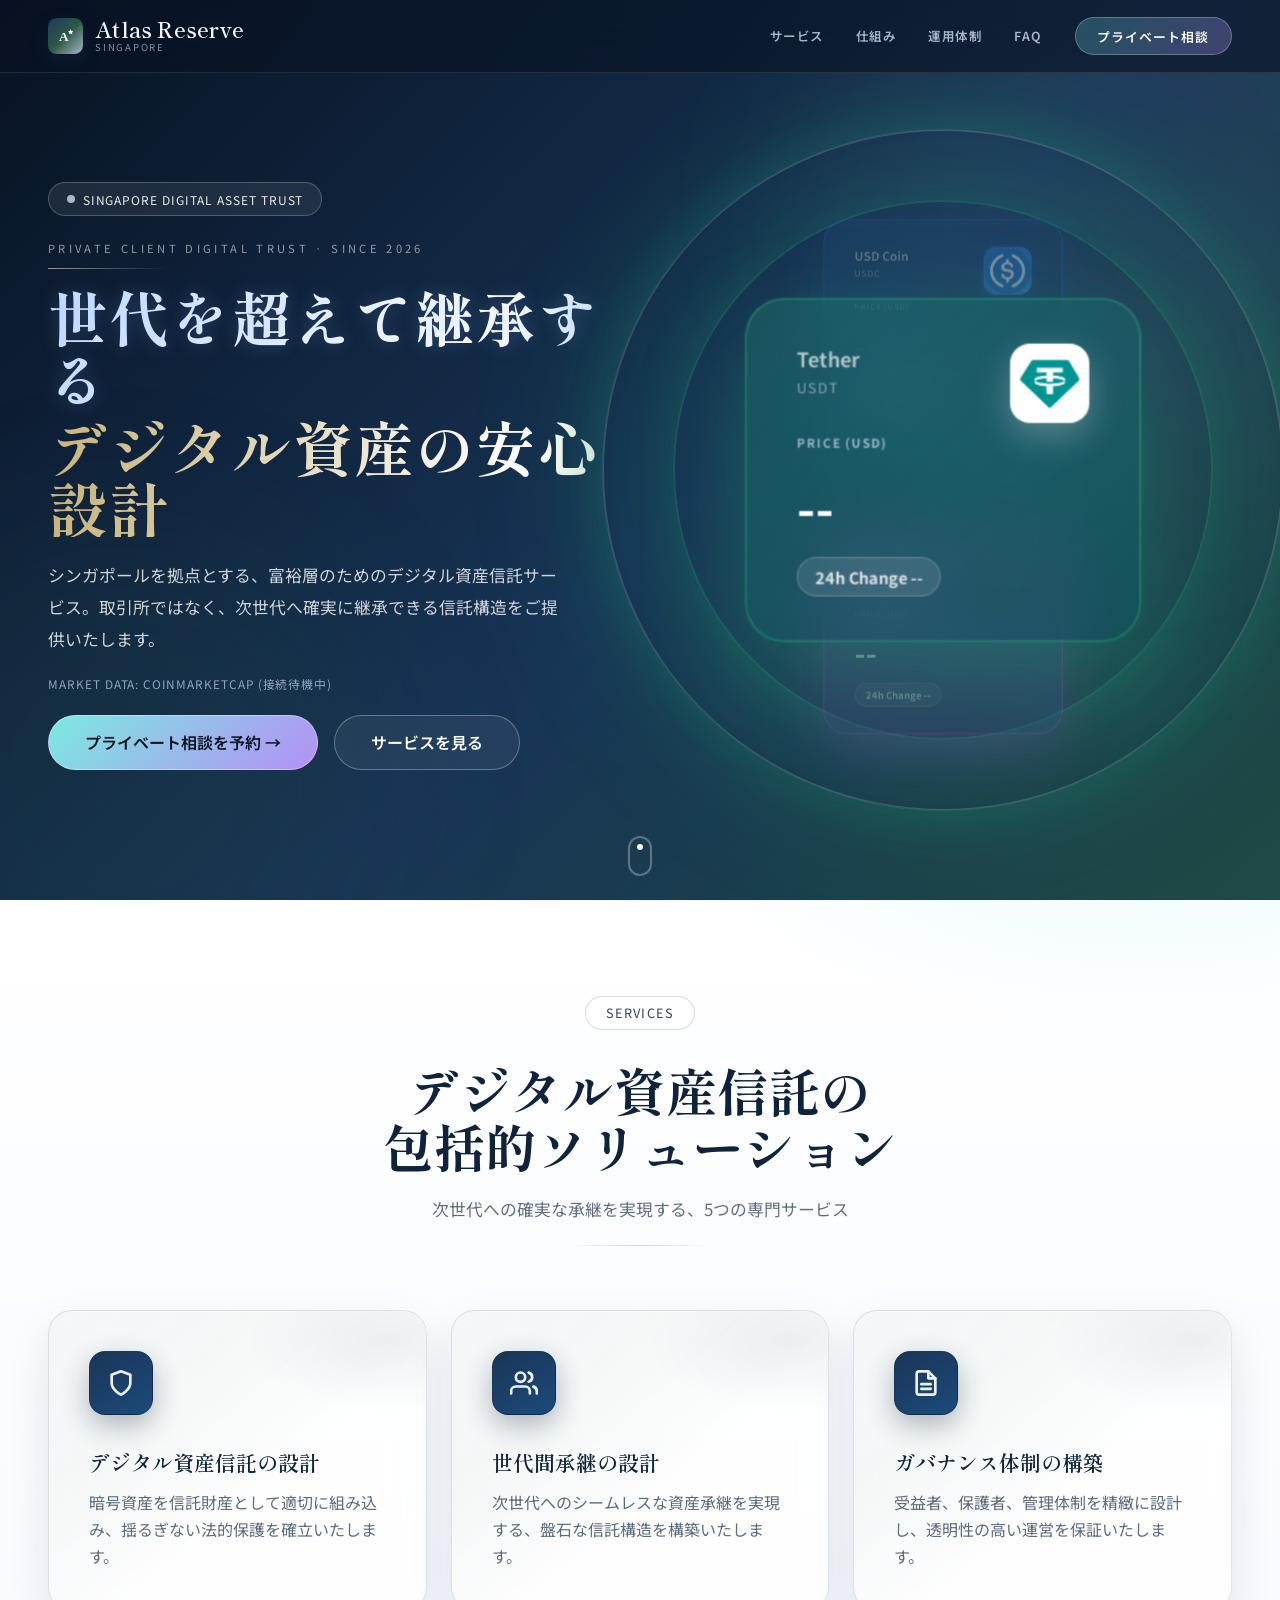
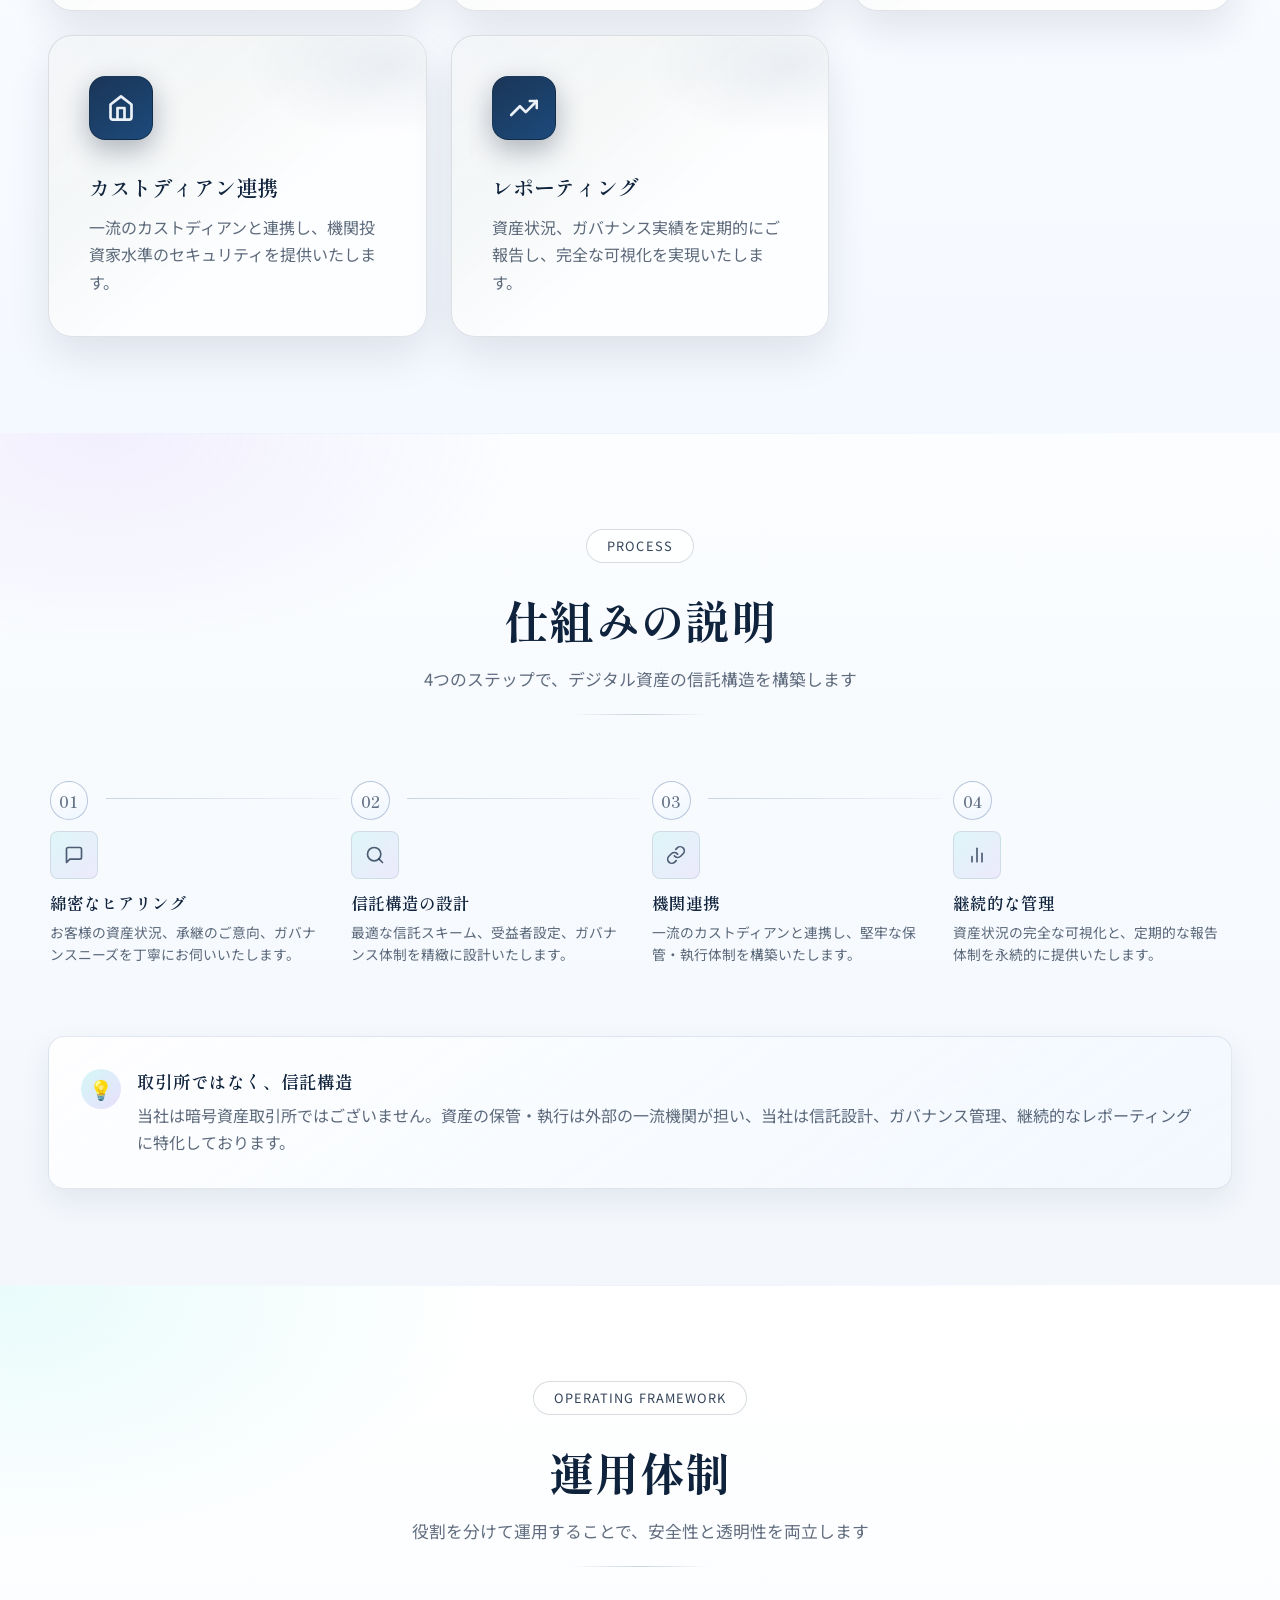
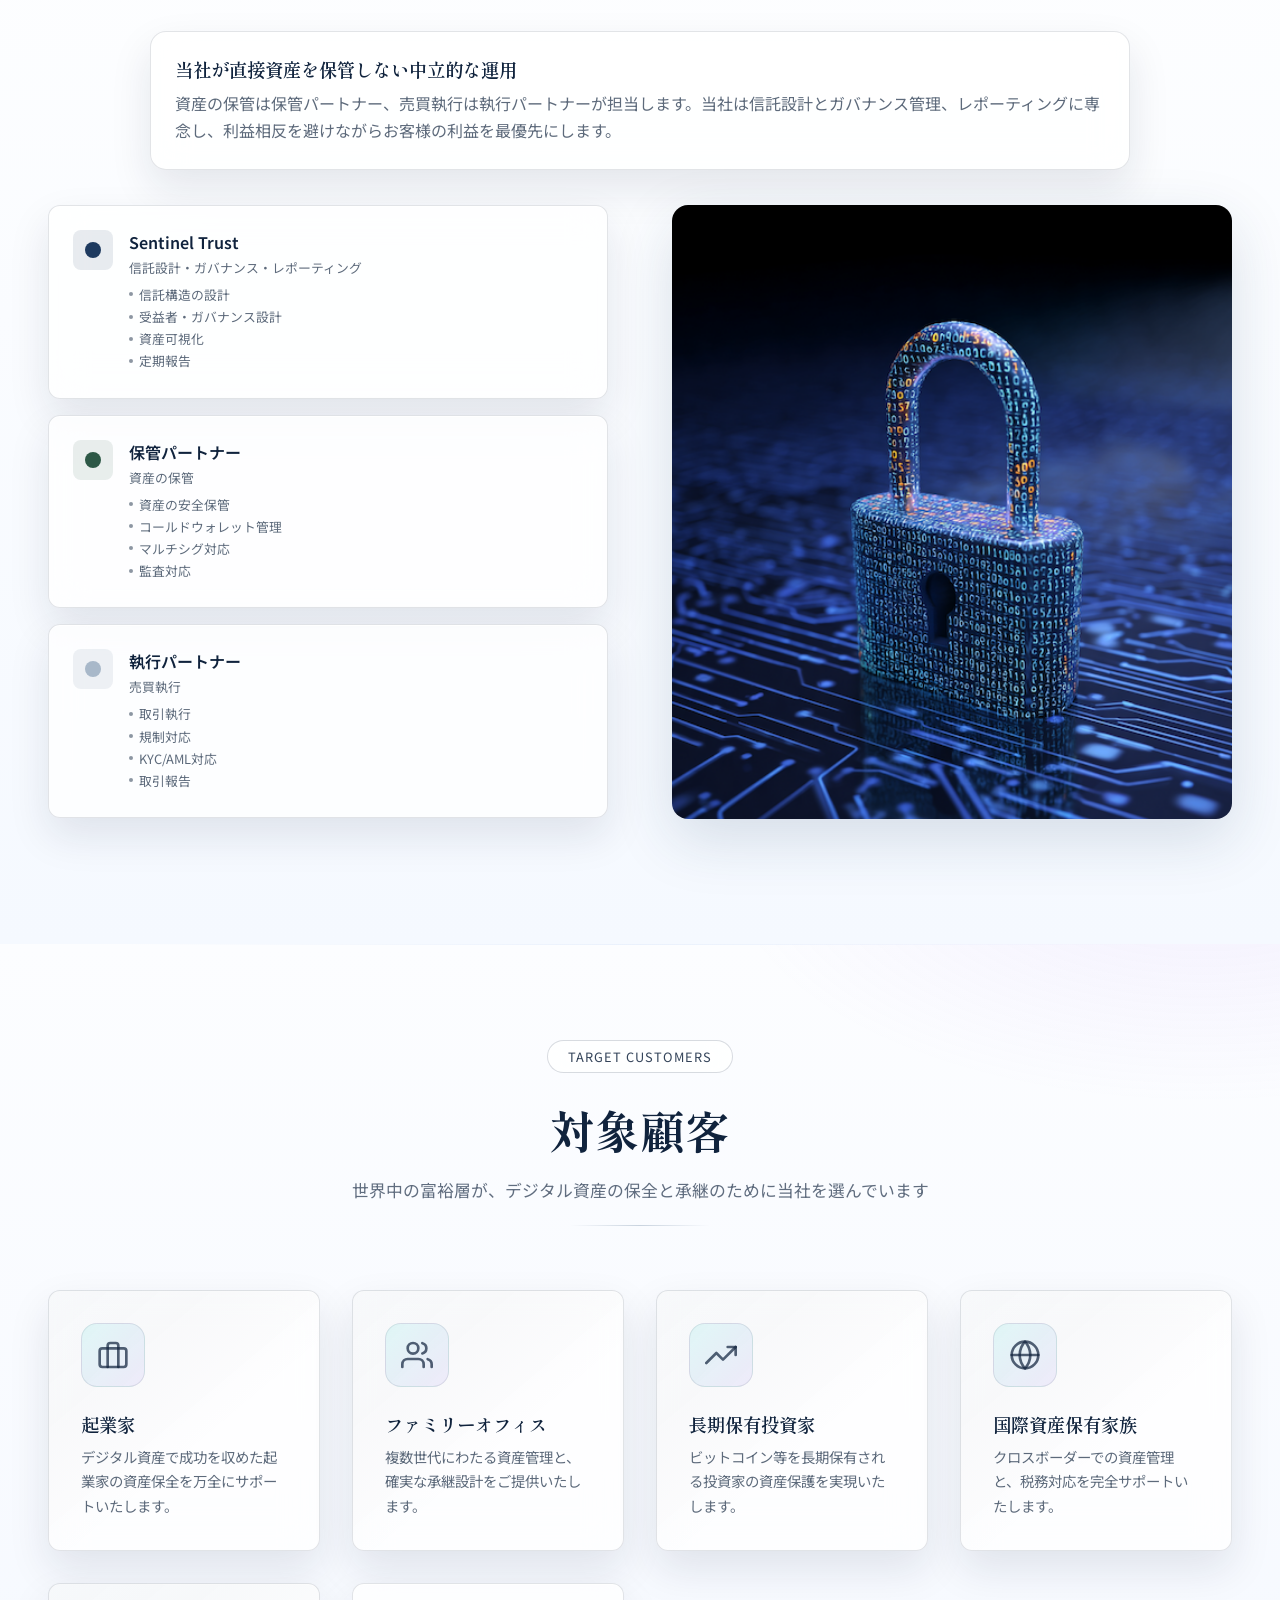
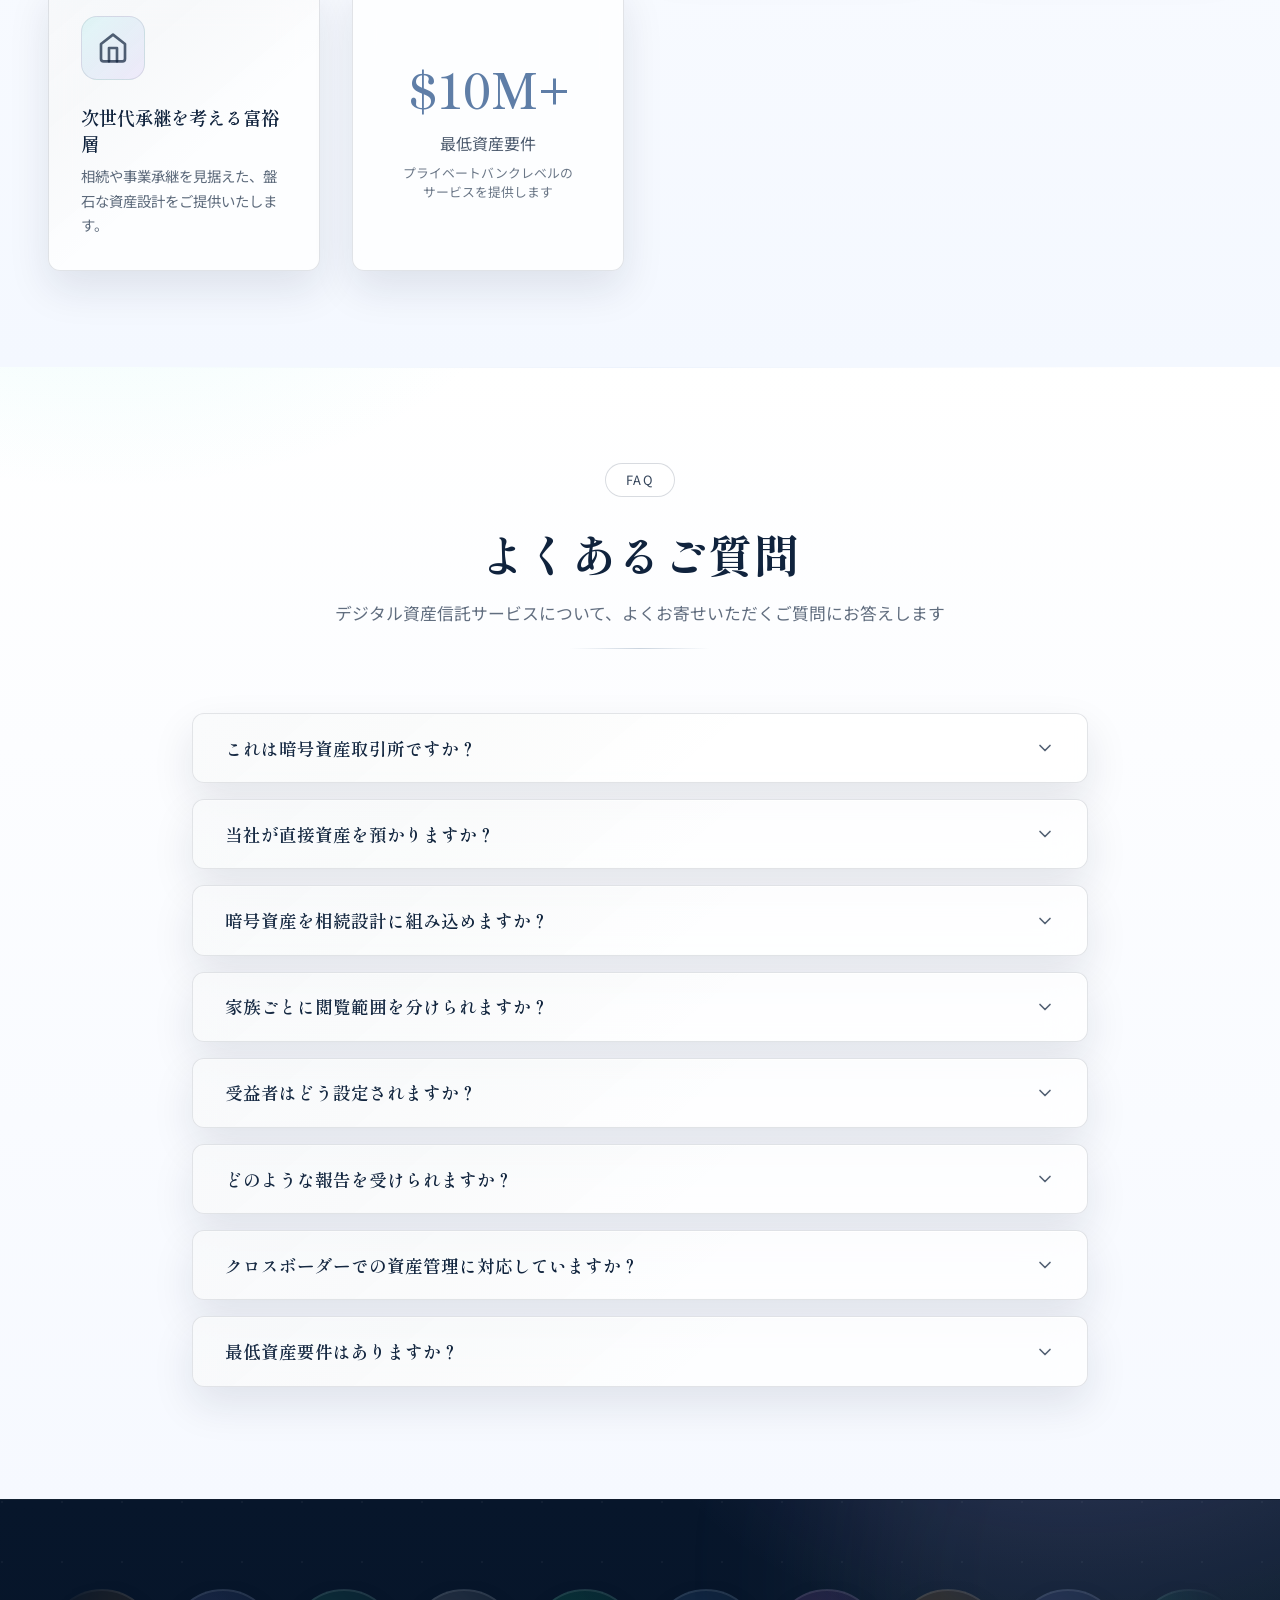
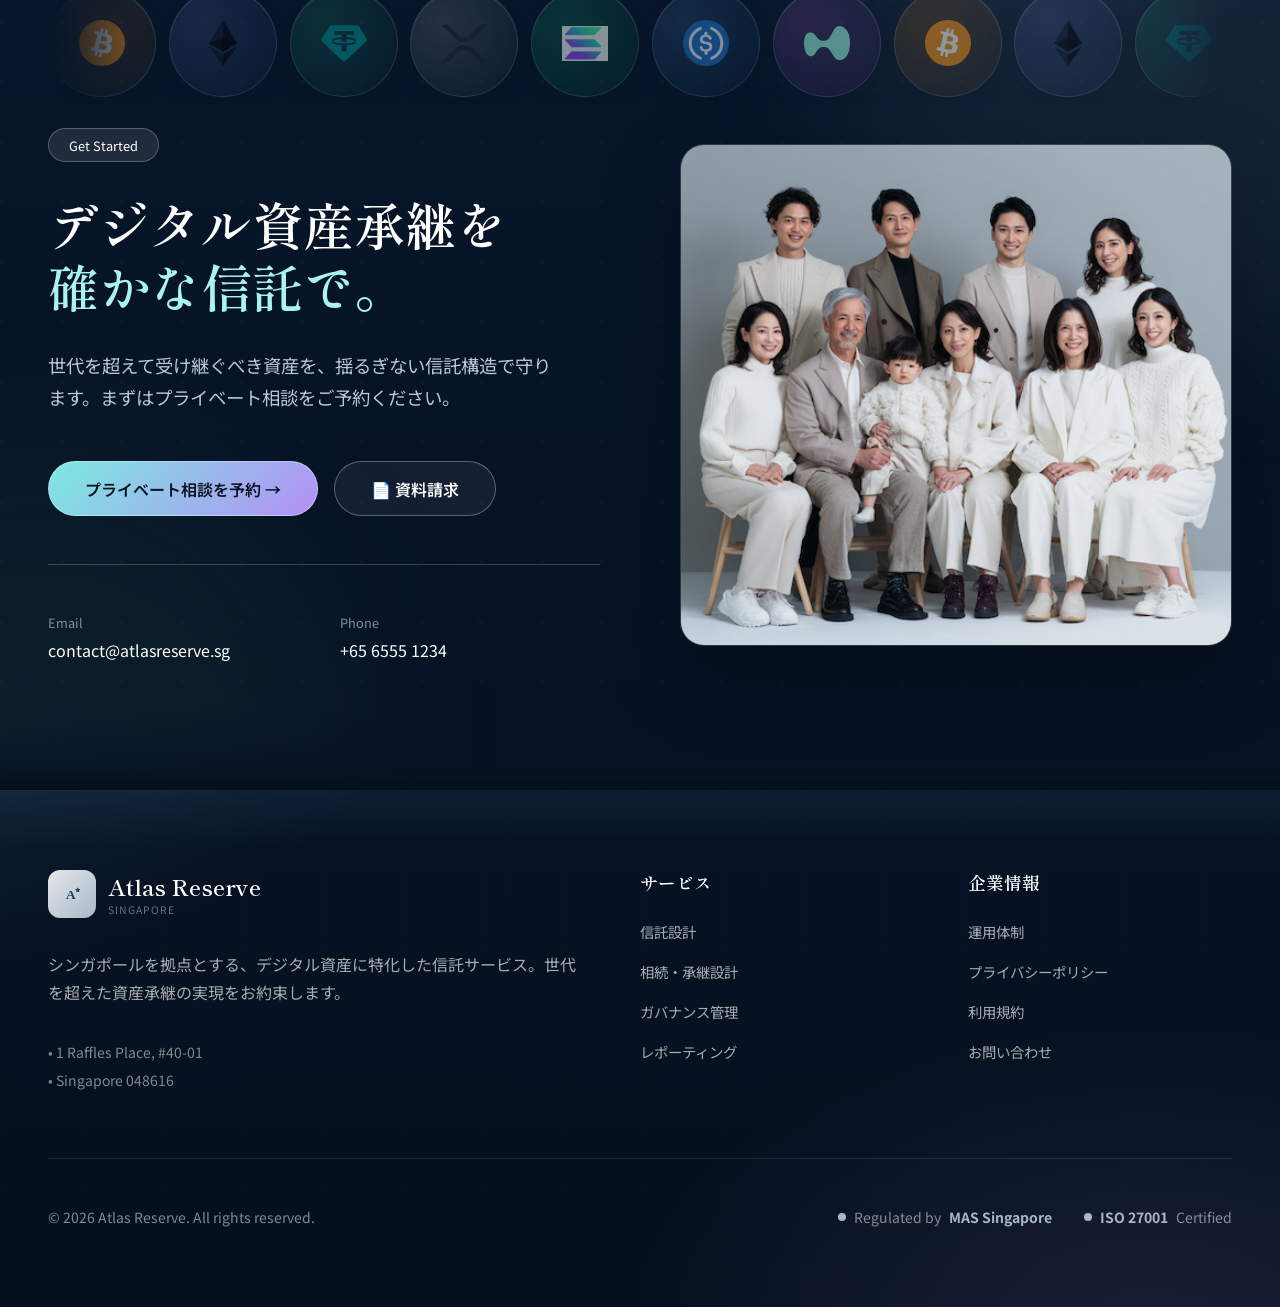
==== index.html @ c96b2088 "Initial commit" ====
<!DOCTYPE html>
<html lang="ja">
<head>
  <meta charset="UTF-8" />
  <meta name="viewport" content="width=device-width, initial-scale=1.0" />
  <title>Atlas Reserve — Singapore Digital Asset Trust</title>
  <link rel="preconnect" href="https://fonts.googleapis.com" />
  <link rel="preconnect" href="https://fonts.gstatic.com" crossorigin />
  <link rel="stylesheet" href="style.css" />
</head>
<body>
<!-- ── HEADER ── -->
<header>
  <div class="header-inner">
    <a href="#hero" class="logo">
      <div class="logo-icon" aria-hidden="true">
        <svg viewBox="0 0 64 64" class="logo-mark">
          <text x="14" y="45" font-size="38" font-weight="700" font-family="Georgia, serif" fill="currentColor">A</text>
          <path d="M47.8 12.2l2.3 4.8 5.3.7-3.8 3.7.9 5.2-4.7-2.5-4.7 2.5.9-5.2-3.8-3.7 5.3-.7z"/>
        </svg>
      </div>
      <div>
        <div class="logo-text">Atlas Reserve</div>
        <div class="logo-sub">SINGAPORE</div>
      </div>
    </a>
    <nav>
      <a href="#services">サービス</a>
      <a href="#process">仕組み</a>
      <a href="#operating">運用体制</a>
      <a href="#faq">FAQ</a>
      <a href="#contact" class="nav-cta">プライベート相談</a>
    </nav>
  </div>
</header>

<!-- ── HERO ── -->
<section id="hero">
  <div class="hero-orb hero-orb1"></div>
  <div class="hero-orb hero-orb2"></div>
  <div class="hero-grid-bg"></div>

  <div class="hero-inner">
    <!-- LEFT: text + mobile carousel + buttons -->
    <div class="hero-left">
      <div class="hero-badge fade-in">
        <span class="hero-badge-dot"></span>
        Singapore Digital Asset Trust
      </div>
      <div class="hero-micro fade-in">PRIVATE CLIENT DIGITAL TRUST · SINCE 2026</div>
      <div class="hero-rule fade-in"></div>
      <h1 class="hero-h1 fade-in">
        <span class="hero-glow-text">世代を超えて継承する</span>
        <span class="hero-shimmer">デジタル資産の安心<span class="hero-keep">設計</span></span>
      </h1>
      <p class="hero-p fade-in">シンガポールを拠点とする、富裕層のためのデジタル資産信託サービス。取引所ではなく、次世代へ確実に継承できる信託構造をご提供いたします。</p>
      <div class="hero-market-meta fade-in" id="hero-market-meta">Market data: CoinMarketCap (loading...)</div>

      <!-- Mobile horizontal scrolling cards -->
      <div class="carousel-wrap fade-in">
        <div class="carousel-track">
          <!-- BTC -->
          <div class="c-card" style="background:linear-gradient(135deg,rgba(247,147,26,0.55),rgba(255,255,255,0.15));border:1px solid rgba(247,147,26,0.7);box-shadow:0 4px 28px rgba(247,147,26,0.5)">
            <div class="c-card-top"><div><div class="c-card-name">Bitcoin</div><div class="c-card-ticker">BTC</div></div>
            <div class="c-card-icon" style="background:rgba(247,147,26,0.2);border:1px solid rgba(247,147,26,0.4)"><img src="photo/Bitcoin.svg" alt="Bitcoin icon" class="icon-btc"></div></div>
            <div class="c-card-bottom"><div class="c-card-value">₿ 42.5</div><div class="c-card-badge" style="color:#86efac">+8.2%</div></div>
          </div>
          <!-- ETH -->
          <div class="c-card" style="background:linear-gradient(135deg,rgba(98,126,234,0.55),rgba(255,255,255,0.15));border:1px solid rgba(138,158,245,0.7);box-shadow:0 4px 28px rgba(98,126,234,0.5)">
            <div class="c-card-top"><div><div class="c-card-name">Ethereum</div><div class="c-card-ticker">ETH</div></div>
            <div class="c-card-icon" style="background:rgba(138,158,245,0.2);border:1px solid rgba(138,158,245,0.4)"><img src="photo/Ethereum.png" alt="Ethereum icon"></div></div>
            <div class="c-card-bottom"><div class="c-card-value">Ξ 850</div><div class="c-card-badge" style="color:#8a9ef5">Staked</div></div>
          </div>
          <!-- SOL -->
          <div class="c-card" style="background:linear-gradient(135deg,rgba(20,241,149,0.45),rgba(255,255,255,0.15));border:1px solid rgba(20,241,149,0.65);box-shadow:0 4px 28px rgba(20,241,149,0.5)">
            <div class="c-card-top"><div><div class="c-card-name">Solana</div><div class="c-card-ticker">SOL</div></div>
            <div class="c-card-icon" style="background:#ffffff;border:1px solid rgba(255,255,255,0.95)"><img src="photo/Solana.png" alt="Solana icon"></div></div>
            <div class="c-card-bottom"><div class="c-card-value">◎ 12K</div><div class="c-card-badge" style="color:#14f195">+15.4%</div></div>
          </div>
          <!-- XRP -->
          <div class="c-card" style="background:linear-gradient(135deg,rgba(255,255,255,0.18),rgba(255,255,255,0.12));border:1px solid rgba(255,255,255,0.5);box-shadow:0 4px 28px rgba(255,255,255,0.2)">
            <div class="c-card-top"><div><div class="c-card-name">Ripple</div><div class="c-card-ticker">XRP</div></div>
            <div class="c-card-icon" style="background:rgba(255,255,255,0.15);border:1px solid rgba(255,255,255,0.35)"><img src="photo/xrp.png" alt="XRP icon"></div></div>
            <div class="c-card-bottom"><div class="c-card-value">580K</div><div class="c-card-badge" style="color:rgba(255,255,255,0.9)">XRP</div></div>
          </div>
          <!-- USDC -->
          <div class="c-card" style="background:linear-gradient(135deg,rgba(39,117,202,0.55),rgba(255,255,255,0.15));border:1px solid rgba(106,175,245,0.7);box-shadow:0 4px 28px rgba(39,117,202,0.5)">
            <div class="c-card-top"><div><div class="c-card-name">USD Coin</div><div class="c-card-ticker">USDC</div></div>
            <div class="c-card-icon" style="background:rgba(106,175,245,0.2);border:1px solid rgba(106,175,245,0.4)"><img src="photo/USDC.png" alt="USDC icon" class="icon-usdc"></div></div>
            <div class="c-card-bottom"><div class="c-card-value">$2.4M</div><div class="c-card-badge" style="color:#6aaff5">Stable</div></div>
          </div>
          <!-- USDT -->
          <div class="c-card" style="background:linear-gradient(135deg,rgba(38,161,123,0.55),rgba(255,255,255,0.15));border:1px solid rgba(38,161,123,0.7);box-shadow:0 4px 28px rgba(38,161,123,0.5)">
            <div class="c-card-top"><div><div class="c-card-name">Tether</div><div class="c-card-ticker">USDT</div></div>
            <div class="c-card-icon" style="background:#ffffff;border:1px solid rgba(255,255,255,0.95)"><img src="photo/usdt.svg" alt="Tether icon" class="icon-usdt"></div></div>
            <div class="c-card-bottom"><div class="c-card-value">$1.8M</div><div class="c-card-badge" style="color:#2fce9c">1:1 USD</div></div>
          </div>
          <!-- HYPE -->
          <div class="c-card" style="background:linear-gradient(135deg,rgba(217,70,239,0.5),rgba(255,255,255,0.15));border:1px solid rgba(232,121,249,0.7);box-shadow:0 4px 28px rgba(217,70,239,0.5)">
            <div class="c-card-top"><div><div class="c-card-name">HYPE</div><div class="c-card-ticker">HYPE</div></div>
            <div class="c-card-icon" style="background:rgba(10,12,20,0.96);border:1px solid rgba(255,255,255,0.14)"><img src="photo/HYPE.png" alt="HYPE icon" class="icon-hype"></div></div>
            <div class="c-card-bottom"><div class="c-card-value">325K</div><div class="c-card-badge" style="color:#e879f9">+42.8%</div></div>
          </div>
          <!-- CUSTODY METHOD -->
          <div class="c-card c-card-custody" style="background:linear-gradient(135deg,rgba(168,184,201,0.4),rgba(255,255,255,0.15));border:1px solid rgba(197,210,223,0.65);box-shadow:0 4px 28px rgba(168,184,201,0.4)">
            <div class="c-card-top"><div><div class="c-card-name">保管方式</div><div class="c-card-ticker">CUSTODY</div></div>
            <div class="c-card-icon" style="background:rgba(197,210,223,0.2);border:1px solid rgba(197,210,223,0.4)"><svg viewBox="0 0 24 24" stroke="#c5d2df" fill="none" stroke-width="2.2" stroke-linecap="round" stroke-linejoin="round"><rect x="4" y="4" width="16" height="16" rx="3"/><path d="M9 12h6"/><path d="M12 9v6"/></svg></div></div>
            <div class="c-card-bottom"><div class="c-card-value">マルチシグ</div><div class="c-card-badge" style="color:#c5d2df">コールドウォレット保管</div></div>
          </div>
          <!-- duplicate for seamless loop (first 4) -->
          <div class="c-card" style="background:linear-gradient(135deg,rgba(247,147,26,0.55),rgba(255,255,255,0.15));border:1px solid rgba(247,147,26,0.7);box-shadow:0 4px 28px rgba(247,147,26,0.5)"><div class="c-card-top"><div><div class="c-card-name">Bitcoin</div><div class="c-card-ticker">BTC</div></div><div class="c-card-icon" style="background:rgba(247,147,26,0.2)"><img src="photo/Bitcoin.svg" alt="Bitcoin icon" class="icon-btc"></div></div><div class="c-card-bottom"><div class="c-card-value">₿ 42.5</div><div class="c-card-badge" style="color:#86efac">+8.2%</div></div></div>
          <div class="c-card" style="background:linear-gradient(135deg,rgba(98,126,234,0.55),rgba(255,255,255,0.15));border:1px solid rgba(138,158,245,0.7);box-shadow:0 4px 28px rgba(98,126,234,0.5)"><div class="c-card-top"><div><div class="c-card-name">Ethereum</div><div class="c-card-ticker">ETH</div></div><div class="c-card-icon" style="background:rgba(138,158,245,0.2)"><img src="photo/Ethereum.png" alt="Ethereum icon"></div></div><div class="c-card-bottom"><div class="c-card-value">Ξ 850</div><div class="c-card-badge" style="color:#8a9ef5">Staked</div></div></div>
          <div class="c-card" style="background:linear-gradient(135deg,rgba(20,241,149,0.45),rgba(255,255,255,0.15));border:1px solid rgba(20,241,149,0.65);box-shadow:0 4px 28px rgba(20,241,149,0.5)"><div class="c-card-top"><div><div class="c-card-name">Solana</div><div class="c-card-ticker">SOL</div></div><div class="c-card-icon" style="background:#ffffff"><img src="photo/Solana.png" alt="Solana icon"></div></div><div class="c-card-bottom"><div class="c-card-value">◎ 12K</div><div class="c-card-badge" style="color:#14f195">+15.4%</div></div></div>
          <div class="c-card" style="background:linear-gradient(135deg,rgba(217,70,239,0.5),rgba(255,255,255,0.15));border:1px solid rgba(232,121,249,0.7);box-shadow:0 4px 28px rgba(217,70,239,0.5)"><div class="c-card-top"><div><div class="c-card-name">HYPE</div><div class="c-card-ticker">HYPE</div></div><div class="c-card-icon" style="background:rgba(10,12,20,0.96)"><img src="photo/HYPE.png" alt="HYPE icon" class="icon-hype"></div></div><div class="c-card-bottom"><div class="c-card-value">325K</div><div class="c-card-badge" style="color:#e879f9">+42.8%</div></div></div>
        </div>
        <div class="carousel-fade carousel-fade-l"></div>
        <div class="carousel-fade carousel-fade-r"></div>
      </div>

      <div class="hero-btns fade-in">
        <a href="#contact" class="btn-primary">プライベート相談を予約 →</a>
        <a href="#services" class="btn-outline">サービスを見る</a>
      </div>
    </div>

    <!-- RIGHT: desktop card deck -->
    <div class="hero-right">
      <!-- Dynamic background glow -->
      <div class="card-glow" style="background:rgba(247,147,26,0.35)"></div>

      <!-- BTC card -->
      <div class="deck-card" data-card="0" style="background:linear-gradient(135deg,rgba(255,255,255,0.15),rgba(255,255,255,0.05));border-color:rgba(255,255,255,0.3);box-shadow:0 30px 80px rgba(247,147,26,0.4)">
        <div class="card-header">
          <div><div class="card-name">Bitcoin</div><div class="card-ticker">BTC</div></div>
          <div class="card-icon-box anim-spin" style="background:linear-gradient(135deg,#f7931a,#ff9f3a);box-shadow:0 10px 30px rgba(247,147,26,0.4)">
            <img src="photo/Bitcoin.svg" alt="Bitcoin icon" class="icon-btc">
          </div>
        </div>
        <div class="card-amount">₿ 42.5</div>
        <div style="display:flex;align-items:center;gap:0.75rem">
          <span class="card-badge card-badge-green">↗ +8.2%</span>
          <span style="color:rgba(255,255,255,0.6);font-size:0.875rem">this month</span>
        </div>
      </div>

      <!-- ETH card -->
      <div class="deck-card" data-card="1" style="background:linear-gradient(135deg,rgba(45,88,70,0.3),rgba(30,58,95,0.3));border-color:rgba(98,126,234,0.4);box-shadow:0 30px 80px rgba(98,126,234,0.4)">
        <div class="card-header">
          <div><div class="card-name">Ethereum</div><div class="card-ticker">ETH</div></div>
          <div class="card-icon-box anim-spin" style="background:linear-gradient(135deg,#627eea,#8a9ef5);box-shadow:0 10px 30px rgba(98,126,234,0.4)">
            <img src="photo/Ethereum.png" alt="Ethereum icon">
          </div>
        </div>
        <div class="card-amount">Ξ 850.3</div>
        <div style="display:inline-flex;align-items:center;gap:0.5rem;padding:0.35rem 0.85rem;background:rgba(98,126,234,0.2);border:1px solid rgba(98,126,234,0.3);border-radius:999px">
          <div style="width:8px;height:8px;border-radius:50%;background:#627eea" class="anim-pulse-dot"></div>
          <span style="color:rgba(255,255,255,0.85);font-size:0.8rem;font-weight:600">Staked &amp; Secured</span>
        </div>
      </div>

      <!-- SOL card -->
      <div class="deck-card" data-card="2" style="background:linear-gradient(135deg,rgba(20,241,149,0.2),rgba(153,69,255,0.2));border-color:rgba(20,241,149,0.4);box-shadow:0 30px 80px rgba(20,241,149,0.4)">
        <div class="card-header">
          <div><div class="card-name">Solana</div><div class="card-ticker">SOL</div></div>
          <div class="card-icon-box anim-spin" style="background:#ffffff;box-shadow:0 10px 30px rgba(255,255,255,0.28)">
            <img src="photo/Solana.png" alt="Solana icon">
          </div>
        </div>
        <div class="card-amount">◎ 12,450</div>
        <div style="display:flex;align-items:center;gap:0.75rem">
          <span class="card-badge card-badge-cyan">↗ +15.4%</span>
          <span style="color:rgba(255,255,255,0.6);font-size:0.875rem">this month</span>
        </div>
      </div>

      <!-- XRP card -->
      <div class="deck-card" data-card="3" style="background:linear-gradient(135deg,rgba(35,41,47,0.8),rgba(30,58,95,0.3));border-color:rgba(255,255,255,0.3);box-shadow:0 30px 80px rgba(255,255,255,0.3)">
        <div class="card-header">
          <div><div class="card-name">Ripple</div><div class="card-ticker">XRP</div></div>
          <div class="card-icon-box anim-spin" style="background:linear-gradient(135deg,white,#a8b8c9);box-shadow:0 10px 30px rgba(255,255,255,0.3)">
            <img src="photo/xrp.png" alt="XRP icon">
          </div>
        </div>
        <div class="card-amount">580,000</div>
        <div style="color:rgba(255,255,255,0.7);font-size:0.875rem">Cross-border Ready</div>
      </div>

      <!-- USDC card -->
      <div class="deck-card" data-card="4" style="background:linear-gradient(135deg,rgba(39,117,202,0.3),rgba(30,58,95,0.3));border-color:rgba(39,117,202,0.4);box-shadow:0 30px 80px rgba(39,117,202,0.4)">
        <div class="card-header">
          <div><div class="card-name">USD Coin</div><div class="card-ticker">USDC</div></div>
          <div class="card-icon-box anim-spin" style="background:linear-gradient(135deg,#2775ca,#4a90e2);box-shadow:0 10px 30px rgba(39,117,202,0.4)">
            <img src="photo/USDC.png" alt="USDC icon" class="icon-usdc">
          </div>
        </div>
        <div class="card-amount">$2.4M</div>
        <div style="color:rgba(255,255,255,0.7);font-size:0.875rem">Stable Reserve</div>
      </div>

      <!-- USDT card -->
      <div class="deck-card" data-card="5" style="background:linear-gradient(135deg,rgba(38,161,123,0.3),rgba(0,147,147,0.2));border-color:rgba(38,161,123,0.4);box-shadow:0 30px 80px rgba(38,161,123,0.4)">
        <div class="card-header">
          <div><div class="card-name">Tether</div><div class="card-ticker">USDT</div></div>
          <div class="card-icon-box anim-spin" style="background:#ffffff;box-shadow:0 10px 30px rgba(255,255,255,0.28)">
            <img src="photo/usdt.svg" alt="Tether icon" class="icon-usdt">
          </div>
        </div>
        <div class="card-amount">$1.8M</div>
        <div style="display:inline-flex;align-items:center;gap:0.5rem;padding:0.35rem 0.85rem;background:rgba(38,161,123,0.2);border:1px solid rgba(38,161,123,0.3);border-radius:999px">
          <div style="width:8px;height:8px;border-radius:50%;background:#26a17b" class="anim-pulse-dot"></div>
          <span style="color:rgba(255,255,255,0.85);font-size:0.8rem;font-weight:600">1:1 USD Backed</span>
        </div>
      </div>

      <!-- HYPE card -->
      <div class="deck-card" data-card="6" style="background:linear-gradient(135deg,rgba(217,70,239,0.3),rgba(139,92,246,0.3));border-color:rgba(217,70,239,0.4);box-shadow:0 30px 80px rgba(217,70,239,0.4)">
        <div class="card-header">
          <div><div class="card-name">HYPE</div><div class="card-ticker">HYPE</div></div>
          <div class="card-icon-box anim-spin" style="background:linear-gradient(135deg,#090b14,#171a2b);box-shadow:0 10px 30px rgba(8,10,18,0.55)">
            <img src="photo/HYPE.png" alt="HYPE icon" class="icon-hype">
          </div>
        </div>
        <div class="card-amount">325,000</div>
        <div style="display:flex;align-items:center;gap:0.75rem">
          <span class="card-badge card-badge-purple">↗ +42.8%</span>
          <span style="color:rgba(255,255,255,0.6);font-size:0.875rem">this month</span>
        </div>
      </div>

      <!-- CUSTODY card -->
      <div class="deck-card deck-card-custody" data-card="7" style="background:linear-gradient(135deg,rgba(168,184,201,0.3),rgba(30,58,95,0.3));border-color:rgba(168,184,201,0.5);box-shadow:0 30px 80px rgba(168,184,201,0.5)">
        <div class="custody-header">
          <div class="card-icon-box card-icon-box-custody" style="background:linear-gradient(135deg,white,#a8b8c9)">
            <svg viewBox="0 0 24 24" fill="none" stroke="#1e3a5f" stroke-width="2.2" stroke-linecap="round" stroke-linejoin="round"><rect x="4" y="4" width="16" height="16" rx="3"/><path d="M12 9v6"/><path d="M9 12h6"/></svg>
          </div>
          <div>
            <div class="custody-title">保管設計</div>
            <div class="custody-subtitle">マルチシグ・コールドウォレット保管</div>
          </div>
        </div>
        <div class="lock-bar">
          <svg viewBox="0 0 24 24" fill="none" stroke="#a8b8c9" stroke-width="2.5" stroke-linecap="round" stroke-linejoin="round"><rect x="3" y="11" width="18" height="11" rx="2" ry="2"/><path d="M7 11V7a5 5 0 0 1 10 0v4"/></svg>
          <span>長期保全を目的とした保管体制</span>
        </div>
      </div>
    </div>
  </div><!-- /.hero-inner -->

  <div class="scroll-ind"><div class="scroll-dot"></div></div>
</section>

<!-- ── SERVICES ── -->
<section id="services" class="section-pad">
  <div class="max-w">
    <div class="section-header fade-in">
      <div class="tag">Services</div>
      <h2 class="section-h2">デジタル資産信託の<br />包括的ソリューション</h2>
      <p class="section-p">次世代への確実な承継を実現する、5つの専門サービス</p>
    </div>
    <div class="services-grid">
      <div class="service-card fade-in">
        <div class="service-icon"><svg viewBox="0 0 24 24"><path d="M12 22s8-4 8-10V5l-8-3-8 3v7c0 6 8 10 8 10z"/></svg></div>
        <h3>デジタル資産信託の設計</h3>
        <p>暗号資産を信託財産として適切に組み込み、揺るぎない法的保護を確立いたします。</p>
      </div>
      <div class="service-card fade-in">
        <div class="service-icon"><svg viewBox="0 0 24 24"><path d="M17 21v-2a4 4 0 0 0-4-4H5a4 4 0 0 0-4 4v2"/><circle cx="9" cy="7" r="4"/><path d="M23 21v-2a4 4 0 0 0-3-3.87"/><path d="M16 3.13a4 4 0 0 1 0 7.75"/></svg></div>
        <h3>世代間承継の設計</h3>
        <p>次世代へのシームレスな資産承継を実現する、盤石な信託構造を構築いたします。</p>
      </div>
      <div class="service-card fade-in">
        <div class="service-icon"><svg viewBox="0 0 24 24"><path d="M14 2H6a2 2 0 0 0-2 2v16a2 2 0 0 0 2 2h12a2 2 0 0 0 2-2V8z"/><polyline points="14 2 14 8 20 8"/><line x1="16" y1="13" x2="8" y2="13"/><line x1="16" y1="17" x2="8" y2="17"/></svg></div>
        <h3>ガバナンス体制の構築</h3>
        <p>受益者、保護者、管理体制を精緻に設計し、透明性の高い運営を保証いたします。</p>
      </div>
      <div class="service-card fade-in">
        <div class="service-icon"><svg viewBox="0 0 24 24"><path d="M3 9l9-7 9 7v11a2 2 0 0 1-2 2H5a2 2 0 0 1-2-2z"/><polyline points="9 22 9 12 15 12 15 22"/></svg></div>
        <h3>カストディアン連携</h3>
        <p>一流のカストディアンと連携し、機関投資家水準のセキュリティを提供いたします。</p>
      </div>
      <div class="service-card fade-in">
        <div class="service-icon"><svg viewBox="0 0 24 24"><polyline points="23 6 13.5 15.5 8.5 10.5 1 18"/><polyline points="17 6 23 6 23 12"/></svg></div>
        <h3>レポーティング</h3>
        <p>資産状況、ガバナンス実績を定期的にご報告し、完全な可視化を実現いたします。</p>
      </div>
    </div>
  </div>
</section>

<!-- ── PROCESS ── -->
<section id="process" class="section-pad">
  <div class="max-w">
    <div class="section-header fade-in">
      <div class="tag">Process</div>
      <h2 class="section-h2" style="font-size:clamp(1.8rem,3.5vw,3rem)">仕組みの説明</h2>
      <p class="section-p">4つのステップで、デジタル資産の信託構造を構築します</p>
    </div>
    <div class="process-grid">
      <div class="process-card fade-in"><div class="process-num">01</div><div class="process-icon-box"><svg viewBox="0 0 24 24"><path d="M21 15a2 2 0 0 1-2 2H7l-4 4V5a2 2 0 0 1 2-2h14a2 2 0 0 1 2 2z"/></svg></div><h3>綿密なヒアリング</h3><p>お客様の資産状況、承継のご意向、ガバナンスニーズを丁寧にお伺いいたします。</p></div>
      <div class="process-card fade-in"><div class="process-num">02</div><div class="process-icon-box"><svg viewBox="0 0 24 24"><circle cx="11" cy="11" r="8"/><line x1="21" y1="21" x2="16.65" y2="16.65"/></svg></div><h3>信託構造の設計</h3><p>最適な信託スキーム、受益者設定、ガバナンス体制を精緻に設計いたします。</p></div>
      <div class="process-card fade-in"><div class="process-num">03</div><div class="process-icon-box"><svg viewBox="0 0 24 24"><path d="M10 13a5 5 0 0 0 7.54.54l3-3a5 5 0 0 0-7.07-7.07l-1.72 1.71"/><path d="M14 11a5 5 0 0 0-7.54-.54l-3 3a5 5 0 0 0 7.07 7.07l1.71-1.71"/></svg></div><h3>機関連携</h3><p>一流のカストディアンと連携し、堅牢な保管・執行体制を構築いたします。</p></div>
      <div class="process-card fade-in"><div class="process-num">04</div><div class="process-icon-box"><svg viewBox="0 0 24 24"><line x1="18" y1="20" x2="18" y2="10"/><line x1="12" y1="20" x2="12" y2="4"/><line x1="6" y1="20" x2="6" y2="14"/></svg></div><h3>継続的な管理</h3><p>資産状況の完全な可視化と、定期的な報告体制を永続的に提供いたします。</p></div>
    </div>
    <div class="process-note fade-in">
      <div class="process-note-icon">💡</div>
      <div><h4>取引所ではなく、信託構造</h4><p>当社は暗号資産取引所ではございません。資産の保管・執行は外部の一流機関が担い、当社は信託設計、ガバナンス管理、継続的なレポーティングに特化しております。</p></div>
    </div>
  </div>
</section>

<!-- ── OPERATING FRAMEWORK ── -->
<section id="operating" class="section-pad">
  <div class="max-w">
    <div class="section-header fade-in">
      <div class="tag">Operating Framework</div>
      <h2 class="section-h2" style="font-size:clamp(1.8rem,3.5vw,3rem)">運用体制</h2>
      <p class="section-p">役割を分けて運用することで、安全性と透明性を両立します</p>
    </div>
    <div class="op-intro fade-in"><h3>当社が直接資産を保管しない中立的な運用</h3><p>資産の保管は保管パートナー、売買執行は執行パートナーが担当します。当社は信託設計とガバナンス管理、レポーティングに専念し、利益相反を避けながらお客様の利益を最優先にします。</p></div>
    <div class="op-grid">
      <div>
        <div class="op-role fade-in"><div class="op-dot" style="background:rgba(30,58,95,0.1)"><div class="op-dot-inner" style="background:var(--primary)"></div></div><div><h4>Sentinel Trust</h4><div class="role-sub">信託設計・ガバナンス・レポーティング</div><ul><li>信託構造の設計</li><li>受益者・ガバナンス設計</li><li>資産可視化</li><li>定期報告</li></ul></div></div>
        <div class="op-role fade-in"><div class="op-dot" style="background:rgba(45,88,70,0.1)"><div class="op-dot-inner" style="background:var(--secondary)"></div></div><div><h4>保管パートナー</h4><div class="role-sub">資産の保管</div><ul><li>資産の安全保管</li><li>コールドウォレット管理</li><li>マルチシグ対応</li><li>監査対応</li></ul></div></div>
        <div class="op-role fade-in"><div class="op-dot" style="background:rgba(168,184,201,0.2)"><div class="op-dot-inner" style="background:var(--accent)"></div></div><div><h4>執行パートナー</h4><div class="role-sub">売買執行</div><ul><li>取引執行</li><li>規制対応</li><li>KYC/AML対応</li><li>取引報告</li></ul></div></div>
      </div>
      <div class="op-img fade-in"><img src="photo/custom/secure.png" alt="Security" loading="lazy" /></div>
    </div>
  </div>
</section>

<!-- ── TARGET CUSTOMERS ── -->
<section id="target" class="section-pad">
  <div class="max-w">
    <div class="section-header fade-in">
      <div class="tag">Target Customers</div>
      <h2 class="section-h2" style="font-size:clamp(1.8rem,3.5vw,3rem)">対象顧客</h2>
      <p class="section-p">世界中の富裕層が、デジタル資産の保全と承継のために当社を選んでいます</p>
    </div>
    <div class="target-grid">
      <div class="target-card fade-in"><div class="target-icon"><svg viewBox="0 0 24 24"><rect x="2" y="7" width="20" height="14" rx="2"/><path d="M16 21V5a2 2 0 0 0-2-2h-4a2 2 0 0 0-2 2v16"/></svg></div><h3>起業家</h3><p>デジタル資産で成功を収めた起業家の資産保全を万全にサポートいたします。</p></div>
      <div class="target-card fade-in"><div class="target-icon"><svg viewBox="0 0 24 24"><path d="M17 21v-2a4 4 0 0 0-4-4H5a4 4 0 0 0-4 4v2"/><circle cx="9" cy="7" r="4"/><path d="M23 21v-2a4 4 0 0 0-3-3.87"/><path d="M16 3.13a4 4 0 0 1 0 7.75"/></svg></div><h3>ファミリーオフィス</h3><p>複数世代にわたる資産管理と、確実な承継設計をご提供いたします。</p></div>
      <div class="target-card fade-in"><div class="target-icon"><svg viewBox="0 0 24 24"><polyline points="23 6 13.5 15.5 8.5 10.5 1 18"/><polyline points="17 6 23 6 23 12"/></svg></div><h3>長期保有投資家</h3><p>ビットコイン等を長期保有される投資家の資産保護を実現いたします。</p></div>
      <div class="target-card fade-in"><div class="target-icon"><svg viewBox="0 0 24 24"><circle cx="12" cy="12" r="10"/><line x1="2" y1="12" x2="22" y2="12"/><path d="M12 2a15.3 15.3 0 0 1 4 10 15.3 15.3 0 0 1-4 10 15.3 15.3 0 0 1-4-10 15.3 15.3 0 0 1 4-10z"/></svg></div><h3>国際資産保有家族</h3><p>クロスボーダーでの資産管理と、税務対応を完全サポートいたします。</p></div>
      <div class="target-card fade-in"><div class="target-icon"><svg viewBox="0 0 24 24"><path d="M3 9l9-7 9 7v11a2 2 0 0 1-2 2H5a2 2 0 0 1-2-2z"/><polyline points="9 22 9 12 15 12 15 22"/></svg></div><h3>次世代承継を考える富裕層</h3><p>相続や事業承継を見据えた、盤石な資産設計をご提供いたします。</p></div>
      <div class="target-amount fade-in"><div class="target-amount-val">$10M+</div><p>最低資産要件</p><small>プライベートバンクレベルの<br />サービスを提供します</small></div>
    </div>
  </div>
</section>

<!-- ── FAQ ── -->
<section id="faq" class="section-pad">
  <div class="max-w">
    <div class="section-header fade-in">
      <div class="tag">FAQ</div>
      <h2 class="section-h2" style="font-size:clamp(1.8rem,3.5vw,3rem)">よくあるご質問</h2>
      <p class="section-p">デジタル資産信託サービスについて、よくお寄せいただくご質問にお答えします</p>
    </div>
    <div class="faq-list">
      <div class="faq-item fade-in"><button class="faq-q" onclick="toggleFaq(this)"><span>これは暗号資産取引所ですか？</span><svg viewBox="0 0 24 24"><polyline points="6 9 12 15 18 9"/></svg></button><div class="faq-a">いいえ、当社は暗号資産取引所ではありません。私たちは信託構造を用いた資産保全・承継サービスを提供しています。</div></div>
      <div class="faq-item fade-in"><button class="faq-q" onclick="toggleFaq(this)"><span>当社が直接資産を預かりますか？</span><svg viewBox="0 0 24 24"><polyline points="6 9 12 15 18 9"/></svg></button><div class="faq-a">いいえ、当社は資産を直接保管しません。資産の保管は外部の規制カストディアンが担当し、売買執行は規制業者が行います。</div></div>
      <div class="faq-item fade-in"><button class="faq-q" onclick="toggleFaq(this)"><span>暗号資産を相続設計に組み込めますか？</span><svg viewBox="0 0 24 24"><polyline points="6 9 12 15 18 9"/></svg></button><div class="faq-a">はい、可能です。Bitcoin、Ethereum、ステーブルコインなどのデジタル資産を信託財産として組み込み、法的保護を確立します。</div></div>
      <div class="faq-item fade-in"><button class="faq-q" onclick="toggleFaq(this)"><span>家族ごとに閲覧範囲を分けられますか？</span><svg viewBox="0 0 24 24"><polyline points="6 9 12 15 18 9"/></svg></button><div class="faq-a">はい、受益者・保護者・家族関係者ごとに閲覧権限を設定できます。プライバシーとガバナンスの両立を実現します。</div></div>
      <div class="faq-item fade-in"><button class="faq-q" onclick="toggleFaq(this)"><span>受益者はどう設定されますか？</span><svg viewBox="0 0 24 24"><polyline points="6 9 12 15 18 9"/></svg></button><div class="faq-a">初期のヒアリングにて詳細を伺い、複数世代にわたる承継、条件付き受益権など、柔軟な設計が可能です。</div></div>
      <div class="faq-item fade-in"><button class="faq-q" onclick="toggleFaq(this)"><span>どのような報告を受けられますか？</span><svg viewBox="0 0 24 24"><polyline points="6 9 12 15 18 9"/></svg></button><div class="faq-a">資産状況、取引履歴、ガバナンス状況を定期的に報告します。頻度はニーズに応じてカスタマイズ可能です。</div></div>
      <div class="faq-item fade-in"><button class="faq-q" onclick="toggleFaq(this)"><span>クロスボーダーでの資産管理に対応していますか？</span><svg viewBox="0 0 24 24"><polyline points="6 9 12 15 18 9"/></svg></button><div class="faq-a">はい、シンガポールを拠点に25以上の国・地域での規制対応に精通しています。</div></div>
      <div class="faq-item fade-in"><button class="faq-q" onclick="toggleFaq(this)"><span>最低資産要件はありますか？</span><svg viewBox="0 0 24 24"><polyline points="6 9 12 15 18 9"/></svg></button><div class="faq-a">はい、$10M以上の資産をお持ちの富裕層を対象としています。プライベートバンクレベルのサービスを提供するためです。</div></div>
    </div>
  </div>
</section>

<!-- ── FINAL CTA ── -->
<section id="contact">
  <div class="cta-orb1"></div><div class="cta-orb2"></div><div class="cta-dots"></div>
  <div class="cta-inner">
    <div class="about-float-wrap cta-float-wrap" aria-hidden="true">
      <div class="about-float-track">
        <div class="about-float-group">
          <div class="about-float-coin about-float-coin--btc"><img src="photo/Bitcoin.svg" alt=""></div>
          <div class="about-float-coin about-float-coin--eth"><img src="photo/Ethereum.png" alt=""></div>
          <div class="about-float-coin about-float-coin--usdt"><img src="photo/usdt.svg" alt=""></div>
          <div class="about-float-coin about-float-coin--xrp"><img src="photo/xrp.png" alt=""></div>
          <div class="about-float-coin about-float-coin--sol"><img src="photo/Solana.png" alt=""></div>
          <div class="about-float-coin about-float-coin--usdc"><img src="photo/USDC.png" alt=""></div>
          <div class="about-float-coin about-float-coin--hype"><img src="photo/HYPE.png" alt=""></div>
        </div>
        <div class="about-float-group" aria-hidden="true">
          <div class="about-float-coin about-float-coin--btc"><img src="photo/Bitcoin.svg" alt=""></div>
          <div class="about-float-coin about-float-coin--eth"><img src="photo/Ethereum.png" alt=""></div>
          <div class="about-float-coin about-float-coin--usdt"><img src="photo/usdt.svg" alt=""></div>
          <div class="about-float-coin about-float-coin--xrp"><img src="photo/xrp.png" alt=""></div>
          <div class="about-float-coin about-float-coin--sol"><img src="photo/Solana.png" alt=""></div>
          <div class="about-float-coin about-float-coin--usdc"><img src="photo/USDC.png" alt=""></div>
          <div class="about-float-coin about-float-coin--hype"><img src="photo/HYPE.png" alt=""></div>
        </div>
        <div class="about-float-group" aria-hidden="true">
          <div class="about-float-coin about-float-coin--btc"><img src="photo/Bitcoin.svg" alt=""></div>
          <div class="about-float-coin about-float-coin--eth"><img src="photo/Ethereum.png" alt=""></div>
          <div class="about-float-coin about-float-coin--usdt"><img src="photo/usdt.svg" alt=""></div>
          <div class="about-float-coin about-float-coin--xrp"><img src="photo/xrp.png" alt=""></div>
          <div class="about-float-coin about-float-coin--sol"><img src="photo/Solana.png" alt=""></div>
          <div class="about-float-coin about-float-coin--usdc"><img src="photo/USDC.png" alt=""></div>
          <div class="about-float-coin about-float-coin--hype"><img src="photo/HYPE.png" alt=""></div>
        </div>
      </div>
    </div>
    <div class="cta-two-col">
      <div>
        <div class="cta-tag fade-in">Get Started</div>
        <h2 class="cta-h2 fade-in">デジタル資産承継を<br /><span>確かな信託で。</span></h2>
        <p class="cta-p fade-in">世代を超えて受け継ぐべき資産を、揺るぎない信託構造で守ります。まずはプライベート相談をご予約ください。</p>
        <div class="cta-img cta-img-mobile fade-in">
          <img src="photo/custom/atlas_family.png" alt="Atlas family" loading="lazy" />
          <div class="cta-img-overlay"></div>
        </div>
        <div class="cta-btns fade-in">
          <a href="mailto:contact@atlasreserve.sg" class="btn-primary">プライベート相談を予約 →</a>
          <a href="#" class="btn-outline">📄 資料請求</a>
        </div>
        <div class="cta-contacts fade-in">
          <div><label>Email</label><a href="mailto:contact@atlasreserve.sg">contact@atlasreserve.sg</a></div>
          <div><label>Phone</label><a href="tel:+6565551234">+65 6555 1234</a></div>
        </div>
      </div>
      <div class="cta-img fade-in">
        <img src="photo/custom/atlas_family.png" alt="Atlas family" loading="lazy" />
        <div class="cta-img-overlay"></div>
      </div>
    </div>
  </div>
</section>

<!-- ── FOOTER ── -->
<footer>
  <div class="footer-grid-bg"></div>
  <div class="footer-inner">
    <div class="footer-cols">
      <div>
        <div class="footer-logo">
          <div class="footer-logo-icon" aria-hidden="true">
            <svg viewBox="0 0 64 64" class="logo-mark">
              <text x="14" y="45" font-size="38" font-weight="700" font-family="Georgia, serif" fill="currentColor">A</text>
              <path d="M47.8 12.2l2.3 4.8 5.3.7-3.8 3.7.9 5.2-4.7-2.5-4.7 2.5.9-5.2-3.8-3.7 5.3-.7z"/>
            </svg>
          </div>
          <div><div class="footer-logo-text">Atlas Reserve</div><div class="footer-logo-sub">SINGAPORE</div></div>
        </div>
        <p class="footer-desc">シンガポールを拠点とする、デジタル資産に特化した信託サービス。世代を超えた資産承継の実現をお約束します。</p>
        <div class="footer-addr"><div>• 1 Raffles Place, #40-01</div><div>• Singapore 048616</div></div>
      </div>
      <div class="footer-col"><h4>サービス</h4><ul><li><a href="#services">信託設計</a></li><li><a href="#services">相続・承継設計</a></li><li><a href="#services">ガバナンス管理</a></li><li><a href="#services">レポーティング</a></li></ul></div>
      <div class="footer-col"><h4>企業情報</h4><ul><li><a href="#operating">運用体制</a></li><li><a href="#">プライバシーポリシー</a></li><li><a href="#">利用規約</a></li><li><a href="#contact">お問い合わせ</a></li></ul></div>
    </div>
    <div class="footer-bottom">
      <div class="footer-copy">© 2026 Atlas Reserve. All rights reserved.</div>
      <div class="footer-badges">
        <div class="footer-badge"><div class="footer-badge-dot"></div> Regulated by <strong>MAS Singapore</strong></div>
        <div class="footer-badge"><div class="footer-badge-dot"></div> <strong>ISO 27001</strong> Certified</div>
      </div>
    </div>
  </div>
</footer>

<script src="script.js"></script>
</body>
</html>
---- style.css ----
@import url('https://fonts.googleapis.com/css2?family=Crimson+Pro:ital,wght@0,400;0,600;0,700;1,400&family=Noto+Sans+JP:wght@300;400;500;600&family=Shippori+Mincho:wght@500;600;700&display=swap');

*, *::before, *::after { box-sizing: border-box; margin: 0; padding: 0; }

:root {
  --primary:   #1e3a5f;
  --secondary: #2d5846;
  --accent:    #a8b8c9;
  --gold:      #d7c187;
  --serif: 'Shippori Mincho', 'Crimson Pro', Georgia, serif;
  --sans: 'Noto Sans JP', 'Segoe UI', sans-serif;
  --ink: #0f223a;
  --mist: rgba(30,58,95,0.08);
  --radius: 1.5rem;
}

html { scroll-behavior: smooth; }
body { font-family: var(--sans); color: #1e3a5f; background: #fff; overflow-x: hidden; }
a { text-decoration: none; color: inherit; }
img { max-width: 100%; display: block; }

/* ── Utilities ── */
.serif { font-family: var(--serif); }
.max-w { max-width: 1400px; margin: 0 auto; padding: 0 3rem; }
@media (max-width: 768px) { .max-w { padding: 0 1.25rem; } }

.tag {
  display: inline-block; padding: 0.4rem 1.25rem; border-radius: 999px;
  font-size: 0.8rem;
  background: linear-gradient(135deg, rgba(168,184,201,0.18), rgba(15,34,58,0.08));
  border: 1px solid rgba(168,184,201,0.35); color: var(--primary); margin-bottom: 2rem;
  letter-spacing: 0.08em; text-transform: uppercase;
}

.btn-primary {
  display: inline-flex; align-items: center; gap: 0.5rem;
  padding: 0.9rem 2.25rem; border-radius: 999px;
  background: linear-gradient(135deg, #c9b37a, #ead8aa);
  color: #0b1626; font-weight: 600; font-size: 1rem;
  transition: transform 0.2s, box-shadow 0.2s; cursor: pointer; border: 1px solid rgba(255,255,255,0.25);
}
.btn-primary:hover { transform: translateY(-2px); box-shadow: 0 14px 32px rgba(201,179,122,0.35); }

.btn-outline {
  display: inline-flex; align-items: center; gap: 0.5rem;
  padding: 0.9rem 2.25rem; border-radius: 999px;
  border: 1px solid rgba(255,255,255,0.35); color: #fff;
  font-weight: 600; font-size: 1rem; transition: background 0.2s, border-color 0.2s; background: rgba(255,255,255,0.04); cursor: pointer;
}
.btn-outline:hover { background: rgba(255,255,255,0.12); border-color: rgba(255,255,255,0.6); }

.fade-in { opacity: 0; transform: translateY(24px); transition: opacity 0.6s ease, transform 0.6s ease; }
.fade-in.visible { opacity: 1; transform: none; }

/* ── Header ── */
header {
  position: fixed; top: 0; left: 0; right: 0; z-index: 100;
  background: rgba(248,249,251,0.9); backdrop-filter: blur(16px);
  border-bottom: 1px solid rgba(30,58,95,0.06);
  transition: box-shadow 0.3s;
}
.header-inner {
  max-width: 1400px; margin: 0 auto; padding: 0 3rem;
  display: flex; align-items: center; justify-content: space-between; height: 4.5rem;
}
@media (max-width: 768px) { .header-inner { padding: 0 1.25rem; } }
@media (min-width: 1440px) {
  .header-inner {
    max-width: 1400px;
    padding-left: 3rem;
    padding-right: 3rem;
  }
}

.logo { display: flex; align-items: center; gap: 0.75rem; }
.logo-icon {
  width: 2.2rem; height: 2.2rem; border-radius: 0.55rem;
  background: linear-gradient(135deg, var(--primary), var(--secondary), var(--accent));
  display: flex; align-items: center; justify-content: center;
  color: white;
  box-shadow: 0 8px 20px rgba(30,58,95,0.2);
}
.logo-mark { width: 1.4rem; height: 1.4rem; fill: currentColor; }
.logo-text { font-family: var(--serif); font-size: 1.35rem; font-weight: 600; color: var(--primary); line-height: 1; letter-spacing: 0.01em; }
.logo-sub  { font-size: 0.6rem; color: rgba(30,58,95,0.5); letter-spacing: 0.18em; }

nav { display: flex; align-items: center; gap: 2rem; }
nav a {
  font-size: 0.78rem; font-weight: 600; color: rgba(30,58,95,0.72);
  letter-spacing: 0.12em; text-transform: uppercase; position: relative;
  transition: color 0.2s;
}
nav a::after {
  content: ''; position: absolute; left: 0; right: 0; bottom: -0.5rem;
  height: 1px; background: rgba(30,58,95,0.3); transform: scaleX(0);
  transform-origin: left; transition: transform 0.2s ease;
}
nav a:hover { color: var(--primary); }
nav a:hover::after { transform: scaleX(1); }
.nav-cta {
  padding: 0.55rem 1.35rem; border-radius: 999px;
  background: #0f223a;
  color: white !important; font-size: 0.8rem; font-weight: 600;
  letter-spacing: 0.08em; text-transform: uppercase;
  transition: box-shadow 0.2s, transform 0.2s;
  border: 1px solid rgba(255,255,255,0.12);
}
.nav-cta:hover { box-shadow: 0 10px 22px rgba(30,58,95,0.25); transform: translateY(-1px); }
@media (max-width: 768px) { nav { display: none; } }

/* ── Hero ── */
#hero {
  min-height: 100vh; display: flex; align-items: center;
  background: linear-gradient(135deg, #081222 0%, #173455 55%, #1f4a44 100%);
  position: relative; overflow: hidden; padding-top: 3.75rem; padding-bottom: 1.75rem;
}

#hero::before {
  content: '';
  position: absolute;
  inset: 0;
  background: url('photo/atlas_hero.png') center/cover no-repeat;
  opacity: 0.12;
  mix-blend-mode: screen;
  pointer-events: none;
  z-index: 0;
}
.hero-orb {
  position: absolute; border-radius: 50%; filter: blur(80px);
  animation: spin-orb 22s linear infinite; pointer-events: none;
}
.hero-orb1 { top: -10%; right: -10%; width: 600px; height: 600px; background: rgba(168,184,201,0.06); }
.hero-orb2 { bottom: -15%; left: -10%; width: 500px; height: 500px; background: rgba(45,88,70,0.12); animation-direction: reverse; animation-duration: 28s; }
@keyframes spin-orb { from { transform: rotate(0deg) scale(1); } 50% { transform: rotate(180deg) scale(1.2); } to { transform: rotate(360deg) scale(1); } }

.hero-grid-bg {
  position: absolute; inset: 0; opacity: 0.04; pointer-events: none;
  background-image: linear-gradient(rgba(255,255,255,0.1) 1px, transparent 1px),
                    linear-gradient(90deg, rgba(255,255,255,0.1) 1px, transparent 1px);
  background-size: 100px 100px;
  z-index: 2;
}

/* Hero two-column layout */
.hero-inner {
  position: relative; z-index: 3;
  max-width: 1400px; margin: 0 auto; width: 100%;
  padding: 3.75rem 3rem 2.5rem;
  display: grid; grid-template-columns: 1fr 1fr; gap: 1.5rem; align-items: center;
}
@media (max-width: 1023px) {
  .hero-inner { grid-template-columns: 1fr; padding: 6rem 1.25rem 3rem; }
  .hero-right { display: none; }
}
@media (min-width: 1440px) {
  .hero-inner {
    max-width: 1380px;
    grid-template-columns: minmax(0, 1fr) minmax(560px, 0.84fr);
    gap: 0;
    padding-left: 3rem;
    padding-right: 3rem;
  }
}

.hero-left { max-width: 700px; }
@media (min-width: 1440px) {
  .hero-left { max-width: 700px; }
}

.hero-badge {
  display: inline-flex; align-items: center; gap: 0.5rem;
  padding: 0.45rem 1.1rem; background: rgba(255,255,255,0.08); backdrop-filter: blur(8px);
  border: 1px solid rgba(255,255,255,0.22); border-radius: 999px; color: rgba(255,255,255,0.9);
  font-size: 0.75rem; letter-spacing: 0.08em; text-transform: uppercase; margin-bottom: 1.75rem;
}
.hero-micro {
  color: rgba(255,255,255,0.55);
  font-size: 0.7rem;
  letter-spacing: 0.3em;
  text-transform: uppercase;
  margin: -0.25rem 0 0.75rem;
}
.hero-rule {
  width: 120px;
  height: 1px;
  background: linear-gradient(90deg, rgba(255,255,255,0.55), rgba(255,255,255,0));
  opacity: 0.6;
  margin: 0 0 1.1rem;
}
.hero-badge-dot { width: 8px; height: 8px; border-radius: 50%; background: var(--accent); animation: pulse-dot 2s infinite; flex-shrink: 0; }
@keyframes pulse-dot { 0%,100%{opacity:1} 50%{opacity:0.4} }

.hero-h1 {
  font-family: var(--serif); font-weight: 700;
  font-size: clamp(2.8rem, 4.65vw, 4.4rem); color: white; line-height: 1.02; margin-bottom: 1.3rem;
  letter-spacing: 0.02em;
}

.hero-glow-text {
  display: block;
  color: #f5f9ff;
  background: linear-gradient(110deg, #c6dcff 0%, #ffffff 35%, #8bb6ff 60%, #ffffff 85%);
  background-size: 220% 100%;
  -webkit-background-clip: text;
  background-clip: text;
  -webkit-text-fill-color: transparent;
  animation: atlas-glow 6.5s ease-in-out infinite;
  text-shadow: 0 0 18px rgba(140, 185, 255, 0.25);
}
@media (min-width: 1440px) {
  .hero-h1 { font-size: clamp(2.65rem, 4.3vw, 4.05rem); }
  .hero-glow-text { white-space: nowrap; }
}

.hero-shimmer {
  display: block; margin-top: 0.5rem;
  background: linear-gradient(90deg, #c9b37a, #fff 45%, #c9b37a);
  background-size: 180%; -webkit-background-clip: text; background-clip: text; color: transparent;
  animation: shimmer-anim 7s linear infinite;
}
.hero-keep { white-space: nowrap; }
@keyframes shimmer-anim { 0%{background-position:0%} 100%{background-position:200%} }

@keyframes atlas-glow {
  0% { background-position: 0% 50%; }
  50% { background-position: 100% 50%; }
  100% { background-position: 0% 50%; }
}

.hero-p { color: rgba(255,255,255,0.8); font-size: 1.05rem; line-height: 1.9; margin: 1.45rem 0 1.6rem; max-width: 520px; }
.hero-market-meta {
  color: rgba(215, 230, 248, 0.64);
  font-size: 0.74rem;
  letter-spacing: 0.08em;
  text-transform: uppercase;
  margin: -0.4rem 0 1.4rem;
}
.hero-btns { display: flex; gap: 1rem; flex-wrap: wrap; }

/* ── Mobile carousel ── */
.carousel-wrap { overflow: hidden; position: relative; padding: 0.5rem 0; margin-bottom: 1.5rem; }
.carousel-track { display: flex; gap: 0.75rem; animation: scroll-left 35s linear infinite; width: max-content; }
@keyframes scroll-left { from{transform:translateX(0)} to{transform:translateX(calc(-144px * 8 - 0.75rem * 8))} }
.c-card { flex-shrink:0; width:144px; height:96px; border-radius:1rem; padding:0.75rem; display:flex; flex-direction:column; justify-content:space-between; }
.c-card-name { font-size:0.6rem; color:rgba(255,255,255,0.6); text-transform:uppercase; letter-spacing:0.05em; }
.c-card-ticker { font-size:0.7rem; color:white; font-weight:600; }
.c-card-top { display:flex; align-items:center; justify-content:space-between; }
.c-card-icon { width:32px; height:32px; border-radius:0.625rem; display:flex; align-items:center; justify-content:center; }
.c-card-icon img { width:18px; height:18px; object-fit:contain; }
.c-card-icon svg { width:18px; height:18px; }
.c-card-icon img.icon-btc { width:23px; height:23px; }
.c-card-icon img.icon-hype { width:22px; height:22px; }
.c-card-icon img.icon-usdt { width:23px; height:23px; }
.c-card-icon img.icon-usdc { width:29px; height:29px; }
.c-card.c-card-custody .c-card-value { font-size:0.82rem; letter-spacing:0.02em; }
.c-card.c-card-custody .c-card-badge { font-size:0.58rem; }
.c-card-bottom { display:flex; align-items:flex-end; justify-content:space-between; }
.c-card-value { color:white; font-weight:600; font-size:0.875rem; font-family:var(--serif); }
.c-card-value[data-label]::before {
  content: attr(data-label);
  display: block;
  margin-bottom: 0.12rem;
  font-family: var(--sans);
  font-size: 0.5rem;
  letter-spacing: 0.1em;
  text-transform: uppercase;
  color: rgba(224, 237, 252, 0.62);
}
.c-card-badge { font-size:0.6rem; font-weight:600; }
.carousel-fade { position:absolute; top:0; bottom:0; width:2rem; z-index:2; pointer-events:none; }
.carousel-fade-l { left:0; background:linear-gradient(to right,#1a3358,transparent); }
.carousel-fade-r { right:0; background:linear-gradient(to left,#1a3358,transparent); }
@media(min-width:1280px){ .carousel-wrap{display:none} }

/* Mid-width desktop/tablet: use one-column hero and hide desktop vertical deck */
@media (max-width: 1279px) {
  .hero-inner {
    grid-template-columns: 1fr;
    padding: 6rem 1.25rem 3rem;
  }

  .hero-left {
    max-width: 100%;
    min-width: 0;
  }

  .hero-right,
  .card-glow {
    display: none !important;
  }
}

/* ── Desktop card stack ── */
.hero-right {
  position: relative; height: 650px;
  display: flex; align-items: center; justify-content: center;
  --visual-center-x: 0px;
  --visual-center-y: 0px;
  --deck-shift-x: 1px;
  --deck-shift-y: 74px;
  --ring-outer: rgba(201,179,122,0.22);
  --ring-inner: rgba(255,255,255,0.14);
  --ring-glow: rgba(201,179,122,0.18);
}
@media (min-width: 1440px) {
  .hero-right {
    height: 590px;
    max-width: 600px;
    width: 100%;
    justify-self: end;
    margin-left: -88px;
    --visual-center-x: -18px;
    --visual-center-y: 24px;
    --deck-shift-x: -18px;
    --deck-shift-y: 64px;
  }
}

.hero-right::before,
.hero-right::after {
  content: '';
  position: absolute;
  top: calc(50% + var(--visual-center-y) + var(--deck-shift-y) - 80px);
  left: calc(50% + var(--visual-center-x) + var(--deck-shift-x));
  border-radius: 50%;
  border: 1px solid rgba(255,255,255,0.12);
  box-shadow: 0 0 120px var(--ring-glow);
  filter: blur(0.2px);
  pointer-events: none;
}

.hero-right::before {
  width: 540px; height: 540px;
  border-color: var(--ring-inner);
  transform: translate(-50%, -50%);
  opacity: 0.9;
  border-width: 2px;
}

.hero-right::after {
  width: 680px; height: 680px;
  border-color: rgba(255,255,255,0.35);
  transform: translate(-50%, -50%);
  opacity: 0.5;
  border-width: 1px;
  box-shadow:
    0 0 0 1px rgba(255,255,255,0.18),
    0 0 140px var(--ring-glow),
    0 0 70px var(--ring-outer);
}
@media (min-width: 1440px) {
  .hero-right::before { width: 520px; height: 520px; }
  .hero-right::after { width: 660px; height: 660px; }
}

/* background glow that changes per card */
.card-glow {
  position: absolute; width: 380px; height: 380px;
  border-radius: 50%; filter: blur(100px); z-index: 0;
  transition: background 0.8s ease, opacity 0.8s ease;
  opacity: 0.35; pointer-events: none;
  top: calc(50% + var(--visual-center-y) + var(--deck-shift-y) - 80px);
  left: calc(50% + var(--visual-center-x) + var(--deck-shift-x));
  transform: translate(-50%, -50%);
  animation: glow-pulse 3s ease-in-out infinite;
}
@media (min-width: 1440px) {
  .card-glow {
    width: 320px;
    height: 320px;
  }
}
@keyframes glow-pulse { 0%,100%{opacity:0.35;transform:translate(-50%,-50%) scale(1)} 50%{opacity:0.55;transform:translate(-50%,-50%) scale(1.1)} }

/* Individual coin cards */
.deck-card {
  position: absolute;
  width: 320px; height: 278px;
  border-radius: 2rem; padding: 2.2rem 2.5rem 2.2rem;
  border: 2px solid;
  overflow: hidden;
  display: flex;
  flex-direction: column;
  transition: transform 0.7s cubic-bezier(0.4,0,0.2,1), opacity 0.7s ease;
  will-change: transform, opacity;
  backdrop-filter: blur(24px);
  -webkit-backdrop-filter: blur(24px);
}
@media (min-width: 1440px) {
  .deck-card {
    width: 290px;
    height: 246px;
    padding: 1.95rem 2.05rem 2rem;
  }
}
/* state classes applied by JS */
.deck-card.state-current {
  transform: translate(calc(-50% + var(--deck-shift-x)), calc(-50% + var(--deck-shift-y) - 80px)) scale(1.24);
  opacity: 1; z-index: 10;
}
.deck-card.state-prev {
  transform: translate(calc(-50% + var(--deck-shift-x)), calc(-50% + var(--deck-shift-y) - 227px)) scale(0.75);
  opacity: 0.4; z-index: 5;
}
.deck-card.state-next {
  transform: translate(calc(-50% + var(--deck-shift-x)), calc(-50% + var(--deck-shift-y) + 80px)) scale(0.75);
  opacity: 0.4; z-index: 5;
}
.deck-card.state-hidden-top {
  transform: translate(calc(-50% + var(--deck-shift-x)), calc(-50% + var(--deck-shift-y) - 380px)) scale(0.5);
  opacity: 0; z-index: 0;
}
.deck-card.state-hidden-bot {
  transform: translate(calc(-50% + var(--deck-shift-x)), calc(-50% + var(--deck-shift-y) + 280px)) scale(0.5);
  opacity: 0; z-index: 0;
}
/* initial (before JS runs) hide all */
.deck-card {
  left: calc(50% + var(--visual-center-x));
  top: calc(50% + var(--visual-center-y));
}

.card-header { display: flex; align-items: flex-start; justify-content: space-between; margin-bottom: 0.8rem; }
.card-name { font-size: 1rem; color: rgba(255,255,255,0.7); font-weight: 600; margin-bottom: 0.2rem; }
.card-ticker { font-size: 0.7rem; color: rgba(255,255,255,0.5); letter-spacing: 0.1em; }
.card-icon-box { width: 4rem; height: 4rem; border-radius: 1rem; display: flex; align-items: center; justify-content: center; }
.card-icon-box svg { width: 2.25rem; height: 2.25rem; }
.card-icon-box img { width: 2.25rem; height: 2.25rem; object-fit: contain; }
.card-icon-box img.icon-btc { width: 3.05rem; height: 3.05rem; }
.card-icon-box img.icon-hype { width: 2.9rem; height: 2.9rem; }
.card-icon-box img.icon-usdt { width: 3rem; height: 3rem; }
.card-icon-box img.icon-usdc { width: 3.85rem; height: 3.85rem; }
.card-amount { font-family: var(--serif); font-weight: 700; font-size: 3rem; color: white; margin: -0.3rem 0 0.45rem; }
.card-amount[data-label]::before {
  content: attr(data-label);
  display: block;
  margin-bottom: 0.28rem;
  font-family: var(--sans);
  font-size: 0.62rem;
  letter-spacing: 0.12em;
  text-transform: uppercase;
  color: rgba(218, 233, 250, 0.68);
}
@media (min-width: 1440px) {
  .card-amount { font-size: 2.5rem; }
}
.card-badge { display: inline-flex; align-items: center; gap: 0.5rem; padding: 0.35rem 0.85rem; border-radius: 999px; font-size: 0.8rem; font-weight: 700; margin-top: 0.2rem; }
.deck-card .card-amount + div {
  margin-top: auto;
  margin-bottom: 0.38rem;
}
.card-badge.is-pos { color: #8df0ba !important; border-color: rgba(84, 214, 142, 0.45) !important; background: rgba(34, 197, 94, 0.2) !important; }
.card-badge.is-neg { color: #ff9aa2 !important; border-color: rgba(255, 145, 156, 0.45) !important; background: rgba(244, 63, 94, 0.2) !important; }
.card-badge-green { background: rgba(34,197,94,0.2); border: 1px solid rgba(34,197,94,0.3); color: #86efac; }
.card-badge-blue  { background: rgba(99,126,234,0.2); border: 1px solid rgba(99,126,234,0.3); color: #8a9ef5; }
.card-badge-cyan  { background: rgba(20,241,149,0.2); border: 1px solid rgba(20,241,149,0.3); color: #14f195; }
.card-badge-purple{ background: rgba(217,70,239,0.2); border: 1px solid rgba(217,70,239,0.3); color: #d946ef; }
.card-badge-teal  { background: rgba(38,161,123,0.2); border: 1px solid rgba(38,161,123,0.3); color: #26a17b; }
.card-badge-white { background: rgba(255,255,255,0.1); border: 1px solid rgba(255,255,255,0.2); color: rgba(255,255,255,0.85); }
.card-badge-silver{ background: rgba(168,184,201,0.2); border: 1px solid rgba(168,184,201,0.3); color: #a8b8c9; }

.deck-card-custody .custody-header {
  display: flex;
  align-items: center;
  gap: 1rem;
  margin-bottom: 2rem;
}

.card-icon-box.card-icon-box-custody {
  width: 4.25rem;
  height: 4.25rem;
  border-radius: 1rem;
  box-shadow: 0 10px 30px rgba(168,184,201,0.35);
}

.card-icon-box.card-icon-box-custody svg {
  width: 2.1rem;
  height: 2.1rem;
}

.deck-card-custody .custody-title {
  color: white;
  font-family: var(--serif);
  font-size: 1.48rem;
  font-weight: 700;
  margin-bottom: 0.2rem;
}

.deck-card-custody .custody-subtitle {
  color: rgba(255,255,255,0.74);
  font-size: 0.9rem;
  font-weight: 600;
}

/* spinning icon animation */
@keyframes spin-slow  { from{transform:rotate(0deg)} to{transform:rotate(360deg)} }
@keyframes spin-rev   { from{transform:rotate(360deg)} to{transform:rotate(0deg)} }
@keyframes float-y    { 0%,100%{transform:translateY(0)} 50%{transform:translateY(-5px)} }
@keyframes scale-pulse{ 0%,100%{transform:scale(1)} 50%{transform:scale(1.1)} }

.anim-spin  { animation: spin-slow  15s linear infinite; }
.anim-spin2 { animation: spin-slow  20s linear infinite; }
.anim-spin3 { animation: spin-rev   22s linear infinite; }
.anim-float { animation: float-y    2s ease-in-out infinite; }
.anim-scale { animation: scale-pulse 3s ease-in-out infinite; }
.anim-pulse-dot { animation: pulse-dot 1.5s ease-in-out infinite; }

/* trust card lock bar */
.lock-bar {
  display: flex; align-items: center; gap: 0.75rem;
  padding: 0.6rem 1rem; background: rgba(255,255,255,0.1);
  border-radius: 0.75rem; border: 1px solid rgba(255,255,255,0.2);
}
.lock-bar svg { width: 1.25rem; height: 1.25rem; flex-shrink: 0; }
.lock-bar span { color: white; font-weight: 600; font-size: 0.875rem; }

/* Scroll indicator */
.scroll-ind {
  position: absolute; bottom: 1.5rem; left: 50%; transform: translateX(-50%);
  width: 1.5rem; height: 2.5rem; border: 2px solid rgba(255,255,255,0.3); border-radius: 999px;
  display: flex; align-items: flex-start; justify-content: center; padding-top: 0.4rem; z-index: 3;
}
.scroll-dot { width: 6px; height: 6px; background: white; border-radius: 50%; animation: scroll-bounce 2s infinite; }
@keyframes scroll-bounce { 0%,100%{transform:translateY(0);opacity:1} 50%{transform:translateY(10px);opacity:0} }

/* ── Sections shared ── */
.section-pad { padding: 6rem 0; position: relative; overflow: hidden; }
.section-pad::before {
  content: '';
  position: absolute;
  inset: 0;
  background-image:
    linear-gradient(rgba(168,184,201,0.08) 1px, transparent 1px),
    linear-gradient(90deg, rgba(168,184,201,0.08) 1px, transparent 1px);
  background-size: 120px 120px;
  opacity: 0.22;
  pointer-events: none;
  z-index: 0;
}
.section-pad::after {
  content: '';
  position: absolute;
  left: 10%; right: 10%; top: 0;
  height: 1px;
  background: linear-gradient(90deg, transparent, rgba(168,184,201,0.35), transparent);
  opacity: 0.6;
  pointer-events: none;
  z-index: 0;
}
.section-pad > * { position: relative; z-index: 1; }
.section-header { text-align:center; max-width:48rem; margin:0 auto 5rem; position: relative; }
.section-header::after {
  content: '';
  display: block;
  width: 140px;
  height: 1px;
  margin: 1.25rem auto 0;
  background: linear-gradient(90deg, transparent, rgba(168,184,201,0.6), transparent);
}
.section-h2 {
  font-family:var(--serif); font-weight:700; font-size:clamp(2rem,4vw,3.5rem);
  color:var(--ink); line-height:1.1; margin-bottom:1.25rem; letter-spacing:0.01em;
}
.section-p { font-size:1.05rem; color:rgba(30,58,95,0.62); line-height:1.8; }

/* ── Services ── */
#services {
  background:
    radial-gradient(900px 420px at 85% -10%, rgba(168,184,201,0.2), transparent 55%),
    radial-gradient(700px 380px at 10% 10%, rgba(45,88,70,0.12), transparent 55%),
    linear-gradient(180deg, #fbfcfe 0%, #f4f7fb 100%);
  position:relative; overflow:hidden;
}
.services-grid { display:grid; grid-template-columns:repeat(auto-fit,minmax(280px,1fr)); gap:1.5rem; }
.service-card {
  padding:2.5rem;
  background: linear-gradient(160deg, rgba(255,255,255,0.92), rgba(242,246,250,0.75));
  border:1px solid rgba(168,184,201,0.3);
  border-radius:var(--radius);
  box-shadow: 0 22px 60px rgba(15,34,58,0.12);
  position: relative;
  transition:transform 0.3s,box-shadow 0.3s,border-color 0.3s;
}
.service-card::before {
  content: '';
  position: absolute;
  inset: -1px;
  border-radius: inherit;
  background: linear-gradient(140deg, rgba(168,184,201,0.35), rgba(45,88,70,0.12), transparent 60%);
  opacity: 0.35;
  pointer-events: none;
}
.service-card:hover { transform:translateY(-10px); box-shadow:0 26px 70px rgba(15,34,58,0.14); border-color:rgba(168,184,201,0.45); }
.service-card::after {
  content: '';
  position: absolute;
  inset: 0;
  border-radius: inherit;
  background: radial-gradient(240px 120px at 90% 10%, rgba(168,184,201,0.2), transparent 60%);
  pointer-events: none;
}
.service-icon {
  width:4rem; height:4rem; border-radius:1rem; margin-bottom:2rem;
  background:linear-gradient(135deg,#0f223a,var(--primary));
  display:flex; align-items:center; justify-content:center;
  box-shadow:0 12px 34px rgba(15,34,58,0.25);
}
.service-icon svg { width:1.75rem; height:1.75rem; stroke:white; fill:none; stroke-width:2; stroke-linecap:round; stroke-linejoin:round; }
.service-card h3 { font-family:var(--serif); font-size:1.3rem; font-weight:600; color:var(--primary); margin-bottom:0.75rem; }
.service-card p  { color:rgba(30,58,95,0.65); line-height:1.7; }

/* ── Process ── */
#process {
  background:
    radial-gradient(800px 420px at 10% 0%, rgba(168,184,201,0.18), transparent 55%),
    linear-gradient(180deg, #ffffff 0%, #f5f7fb 100%);
}
.process-grid { display:grid; grid-template-columns:repeat(auto-fit,minmax(200px,1fr)); gap:2rem; }
.process-card {
  padding:2rem;
  background: linear-gradient(160deg, rgba(255,255,255,0.92), rgba(241,246,251,0.75));
  border:1px solid rgba(168,184,201,0.28);
  border-radius:0.75rem; transition:transform 0.3s,box-shadow 0.3s;
  position: relative;
}
.process-card::before {
  content: '';
  position: absolute;
  inset: -1px;
  border-radius: inherit;
  background: linear-gradient(140deg, rgba(168,184,201,0.3), rgba(15,34,58,0.08), transparent 60%);
  opacity: 0.3;
  pointer-events: none;
}
.process-card:hover { transform:translateY(-6px); box-shadow:0 22px 60px rgba(13,34,58,0.14); }
.process-card::after {
  content: '';
  position: absolute;
  inset: 0;
  border-radius: inherit;
  background: radial-gradient(220px 120px at 85% 0%, rgba(168,184,201,0.2), transparent 60%);
  pointer-events: none;
}
.process-num { font-family:var(--serif); font-size:3.5rem; font-weight:300; color:rgba(168,184,201,0.4); margin-bottom:1rem; }
.process-icon-box { width:3rem; height:3rem; background:rgba(30,58,95,0.08); border-radius:0.5rem; display:flex; align-items:center; justify-content:center; margin-bottom:1.5rem; }
.process-icon-box svg { width:1.25rem; height:1.25rem; stroke:var(--primary); fill:none; stroke-width:2; stroke-linecap:round; stroke-linejoin:round; }
.process-card h3 { font-family:var(--serif); font-size:1.15rem; font-weight:600; color:var(--primary); margin-bottom:0.5rem; }
.process-card p  { font-size:0.875rem; color:rgba(30,58,95,0.65); line-height:1.7; }
.process-note { margin-top:4rem; padding:2rem; border-radius:1rem; background:linear-gradient(135deg,rgba(30,58,95,0.05),rgba(45,88,70,0.04)); border:1px solid rgba(30,58,95,0.08); display:flex; gap:1rem; align-items:flex-start; }
.process-note-icon { width:2.5rem; height:2.5rem; background:rgba(168,184,201,0.2); border-radius:50%; display:flex; align-items:center; justify-content:center; flex-shrink:0; font-size:1.2rem; }
.process-note h4 { font-family:var(--serif); font-size:1.1rem; font-weight:600; color:var(--primary); margin-bottom:0.5rem; }
.process-note p  { color:rgba(30,58,95,0.65); line-height:1.7; }

/* ── WhyUs ── */
#about {
  background:
    radial-gradient(800px 420px at 90% 0%, rgba(168,184,201,0.18), transparent 55%),
    linear-gradient(135deg,#f6f8fb,white,rgba(168,184,201,0.06));
  position:relative; overflow:hidden;
}
.why-dot-bg { position:absolute; inset:0; opacity:0.3; background-image:radial-gradient(circle at 1px 1px,rgba(30,58,95,0.08) 1px,transparent 0); background-size:50px 50px; pointer-events:none; }
.why-grid { display:grid; grid-template-columns:repeat(auto-fit,minmax(280px,1fr)); gap:1.5rem; margin-bottom:5rem; }
.why-card {
  padding:2.5rem;
  background: linear-gradient(160deg, rgba(255,255,255,0.94), rgba(240,246,251,0.75));
  border:1px solid rgba(168,184,201,0.26);
  border-radius:var(--radius); transition:transform 0.3s,box-shadow 0.3s;
  position: relative;
}
.why-card::before {
  content: '';
  position: absolute;
  inset: -1px;
  border-radius: inherit;
  background: linear-gradient(140deg, rgba(168,184,201,0.3), rgba(45,88,70,0.1), transparent 60%);
  opacity: 0.3;
  pointer-events: none;
}
.why-card:hover { transform:translateY(-6px) scale(1.015); box-shadow:0 26px 70px rgba(13,34,58,0.16); }
.why-card::after {
  content: '';
  position: absolute;
  inset: 0;
  border-radius: inherit;
  background: radial-gradient(240px 120px at 90% 10%, rgba(168,184,201,0.2), transparent 60%);
  pointer-events: none;
}
.why-card h3 { font-family:var(--serif); font-size:1.3rem; font-weight:600; color:var(--primary); margin-bottom:0.75rem; }
.why-card p  { color:rgba(30,58,95,0.65); line-height:1.7; }
.stat-grid { display:grid; grid-template-columns:repeat(3,1fr); gap:1.5rem; }
@media(max-width:768px){ .stat-grid{grid-template-columns:1fr} }
.stat-card {
  padding:2.5rem;
  background:linear-gradient(135deg,rgba(255,255,255,0.96),rgba(238,244,250,0.75));
  border:1px solid rgba(168,184,201,0.26); border-radius:var(--radius);
  text-align:center; transition:transform 0.3s;
  box-shadow:0 18px 50px rgba(13,34,58,0.12);
}
.stat-card:hover { transform:translateY(-8px); }
.stat-val   { font-family:var(--serif); font-size:3rem; font-weight:600; color:var(--accent); margin-bottom:0.5rem; }
.stat-label { color:rgba(30,58,95,0.6); font-size:1.1rem; }

/* ── Operating Model ── */
#operating {
  background:
    radial-gradient(900px 460px at 10% 0%, rgba(45,88,70,0.12), transparent 55%),
    linear-gradient(180deg, #ffffff 0%, #f6f8fb 100%);
}
.op-grid { display:grid; grid-template-columns:1fr 1fr; gap:4rem; align-items:stretch; margin-bottom:1.8rem; }
@media(max-width:1023px){ .op-grid{grid-template-columns:1fr} }
.op-intro { padding:1.5rem; background:linear-gradient(135deg,rgba(30,58,95,0.06),rgba(45,88,70,0.04)); border-radius:1rem; border:1px solid rgba(168,184,201,0.26); margin-bottom:2rem; }
.op-intro h3 { font-family:var(--serif); font-size:1.15rem; font-weight:600; color:var(--primary); margin-bottom:0.5rem; }
.op-intro p  { color:rgba(30,58,95,0.65); line-height:1.7; }
.op-role { padding:1.5rem; background:linear-gradient(160deg,rgba(255,255,255,0.94),rgba(240,246,251,0.75)); border:1px solid rgba(168,184,201,0.26); border-radius:0.75rem; display:flex; gap:1rem; margin-bottom:1rem; transition:box-shadow 0.3s,transform 0.3s; }
.op-role:hover { box-shadow:0 14px 32px rgba(13,34,58,0.14); transform:translateX(4px); }
.op-dot { width:2.5rem; height:2.5rem; border-radius:0.5rem; display:flex; align-items:center; justify-content:center; flex-shrink:0; }
.op-dot-inner { width:1rem; height:1rem; border-radius:50%; }
.op-role h4 { font-weight:600; color:var(--primary); margin-bottom:0.25rem; }
.op-role .role-sub { font-size:0.8rem; color:rgba(30,58,95,0.5); margin-bottom:0.5rem; }
.op-role ul { list-style:none; }
.op-role li { font-size:0.8rem; color:rgba(30,58,95,0.65); display:flex; align-items:center; gap:0.4rem; margin-bottom:0.2rem; }
.op-role li::before { content:''; display:inline-block; width:4px; height:4px; border-radius:50%; background:rgba(30,58,95,0.35); flex-shrink:0; }
.op-img { border-radius:1rem; overflow:hidden; box-shadow:0 20px 60px rgba(30,58,95,0.15); position:relative; }
.op-img img { width:100%; height:500px; object-fit:cover; display:block; }
.op-features { display:grid; grid-template-columns:repeat(3,1fr); gap:2rem; }
@media(max-width:768px){ .op-features{grid-template-columns:1fr} }
.op-feature { padding:2rem; border-radius:0.75rem; border:1px solid rgba(30,58,95,0.1); transition:transform 0.3s; }
.op-feature:hover { transform:translateY(-4px); }
.op-icon {
  width: 3.2rem;
  height: 3.2rem;
  border-radius: 0.9rem;
  display: inline-flex;
  align-items: center;
  justify-content: center;
  margin-bottom: 0.9rem;
  background: linear-gradient(145deg, rgba(235, 246, 255, 0.92), rgba(224, 232, 247, 0.86));
  border: 1px solid rgba(16, 35, 61, 0.14);
  box-shadow: inset 0 1px 0 rgba(255,255,255,0.8), 0 8px 20px rgba(14, 32, 56, 0.1);
}

.op-icon svg {
  width: 1.65rem;
  height: 1.65rem;
  fill: none;
  stroke: #344966;
  stroke-width: 2.2;
  stroke-linecap: round;
  stroke-linejoin: round;
}
.op-feature h4 { font-family:var(--serif); font-size:1.1rem; font-weight:600; color:var(--primary); margin-bottom:0.5rem; }
.op-feature p  { font-size:0.875rem; color:rgba(30,58,95,0.65); line-height:1.6; }

/* ── Target Customers ── */
#target {
  background:
    radial-gradient(900px 460px at 90% 0%, rgba(168,184,201,0.18), transparent 55%),
    linear-gradient(135deg,#f7f9fb,white);
}
.target-grid { display:grid; grid-template-columns:repeat(auto-fit,minmax(240px,1fr)); gap:2rem; }
.target-card { padding:2rem; background:linear-gradient(160deg,rgba(255,255,255,0.94),rgba(240,246,251,0.75)); border:1px solid rgba(168,184,201,0.26); border-radius:0.75rem; transition:transform 0.3s,box-shadow 0.3s; }
.target-card::before {
  content: '';
  position: absolute;
  inset: -1px;
  border-radius: inherit;
  background: linear-gradient(140deg, rgba(168,184,201,0.28), rgba(15,34,58,0.08), transparent 60%);
  opacity: 0.3;
  pointer-events: none;
}
.target-card:hover { transform:translateY(-6px) scale(1.02); box-shadow:0 22px 60px rgba(13,34,58,0.14); }
.target-icon { width:4rem; height:4rem; background:linear-gradient(135deg,rgba(30,58,95,0.08),rgba(45,88,70,0.08)); border-radius:1rem; display:flex; align-items:center; justify-content:center; margin-bottom:1.5rem; }
.target-icon svg { width:2rem; height:2rem; stroke:var(--primary); fill:none; stroke-width:2; stroke-linecap:round; stroke-linejoin:round; }
.target-card h3 { font-family:var(--serif); font-size:1.15rem; font-weight:600; color:var(--primary); margin-bottom:0.5rem; }
.target-card p  { color:rgba(30,58,95,0.65); line-height:1.7; font-size:0.9rem; }
.target-amount { padding:2rem; background:linear-gradient(135deg,rgba(168,184,201,0.2),rgba(168,184,201,0.05)); border:1px solid rgba(168,184,201,0.3); border-radius:0.75rem; display:flex; flex-direction:column; align-items:center; justify-content:center; text-align:center; }
.target-amount-val { font-family:var(--serif); font-size:3rem; font-weight:600; color:#c9a961; margin-bottom:0.5rem; }
.target-amount p   { color:rgba(30,58,95,0.6); }
.target-amount small { font-size:0.8rem; color:rgba(30,58,95,0.5); margin-top:0.5rem; display:block; }

/* ── FAQ ── */
#faq { background: linear-gradient(180deg, #ffffff 0%, #f6f8fb 100%); }
.faq-list { max-width:48rem; margin:0 auto; }
.faq-item { border:1px solid rgba(168,184,201,0.26); border-radius:0.75rem; margin-bottom:1rem; overflow:hidden; background:white; box-shadow:0 12px 30px rgba(13,34,58,0.12); }
.faq-item { position: relative; }
.faq-item::before {
  content: '';
  position: absolute;
  inset: -1px;
  border-radius: inherit;
  background: linear-gradient(140deg, rgba(168,184,201,0.25), rgba(45,88,70,0.08), transparent 60%);
  opacity: 0.25;
  pointer-events: none;
}
.faq-q { width:100%; padding:1.5rem 2rem; display:flex; justify-content:space-between; align-items:center; background:none; border:none; cursor:pointer; text-align:left; gap:1rem; }
.faq-q span { font-family:var(--serif); font-size:1.1rem; font-weight:600; color:var(--primary); }
.faq-q svg { width:1.25rem; height:1.25rem; stroke:rgba(30,58,95,0.4); fill:none; stroke-width:2; stroke-linecap:round; stroke-linejoin:round; flex-shrink:0; transition:transform 0.3s; }
.faq-item.open .faq-q svg { transform:rotate(180deg); }
.faq-a { display:none; padding:0 2rem 1.5rem; color:rgba(30,58,95,0.65); line-height:1.75; }
.faq-item.open .faq-a { display:block; }

/* ── Final CTA ── */
#contact {
  padding: 8rem 0;
  background: linear-gradient(135deg, #0d223a 0%, #0a1c32 50%, #153c3a 100%);
  color: white; position: relative; overflow: hidden;
}
.cta-orb1 { position:absolute; top:-30%; right:-20%; width:700px; height:700px; border-radius:50%; background:rgba(168,184,201,0.08); filter:blur(80px); animation:spin-orb 30s linear infinite; pointer-events:none; }
.cta-orb2 { position:absolute; bottom:-30%; left:-20%; width:600px; height:600px; border-radius:50%; background:rgba(45,88,70,0.15); filter:blur(80px); animation:spin-orb 25s linear infinite reverse; pointer-events:none; }
.cta-dots { position:absolute; inset:0; opacity:0.04; background-image:radial-gradient(circle at 2px 2px,white 1px,transparent 0); background-size:60px 60px; pointer-events:none; }
.cta-inner { position:relative; z-index:2; max-width:1400px; margin:0 auto; padding:0 3rem; }
@media(max-width:768px){ .cta-inner{padding:0 1.25rem} }
.cta-tag { display:inline-block; padding:0.4rem 1.25rem; background:rgba(255,255,255,0.1); border:1px solid rgba(255,255,255,0.2); border-radius:999px; font-size:0.8rem; color:white; margin-bottom:2rem; backdrop-filter:blur(8px); }
.cta-h2 { font-family:var(--serif); font-weight:600; font-size:clamp(2.2rem,4vw,3.5rem); line-height:1.2; margin-bottom:2rem; }
.cta-h2 span { color:var(--accent); }
.cta-p { font-size:1.15rem; color:rgba(255,255,255,0.8); line-height:1.75; margin-bottom:3rem; max-width:520px; }
.cta-btns { display:flex; gap:1rem; flex-wrap:wrap; margin-bottom:3rem; }
.cta-contacts { display:grid; grid-template-columns:1fr 1fr; gap:2rem; padding-top:3rem; border-top:1px solid rgba(255,255,255,0.1); }
.cta-contacts label { font-size:0.8rem; color:rgba(255,255,255,0.5); display:block; margin-bottom:0.35rem; }
.cta-contacts a { color:white; font-size:1rem; transition:color 0.2s; }
.cta-contacts a:hover { color:var(--accent); }
.cta-img {
  border-radius: 1.5rem;
  overflow: hidden;
  box-shadow: 0 30px 80px rgba(0, 0, 0, 0.3);
  border: 1px solid rgba(255, 255, 255, 0.15);
  position: relative;
}
.cta-img img {
  width: 100%;
  height: auto;
  max-height: 500px;
  object-fit: cover;
  object-position: center;
  display: block;
}
.cta-img-overlay {
  position: absolute;
  inset: 0;
  background: linear-gradient(180deg, rgba(9, 23, 43, 0.06) 0%, rgba(9, 23, 43, 0.1) 100%);
}
.cta-img-mobile { display: none; }
.cta-two-col { display:grid; grid-template-columns:1fr 1fr; gap:5rem; align-items:center; }
@media (max-width: 1023px) {
  .cta-two-col { grid-template-columns: 1fr; }
  .cta-two-col > .cta-img:not(.cta-img-mobile) { display: none; }
  .cta-img-mobile {
    display: block;
    margin: 0.9rem 0 1.2rem;
    border-radius: 1.15rem;
    overflow: hidden;
    border: 1px solid rgba(255, 255, 255, 0.2);
    box-shadow: 0 14px 36px rgba(4, 12, 24, 0.32);
  }
}

@media (max-width: 768px) {
  #contact .cta-img-mobile {
    display: block;
    margin: 0.6rem 0 1rem;
    border-radius: 1.1rem;
    overflow: hidden;
    border: 1px solid rgba(255, 255, 255, 0.2);
    box-shadow: 0 14px 36px rgba(4, 12, 24, 0.32);
  }

  #contact .cta-img-mobile img {
    width: 100%;
    height: auto;
    max-height: 420px;
    object-fit: cover;
    object-position: center 24%;
  }
}

/* ── Footer ── */
footer { background:linear-gradient(135deg,var(--primary),#1e3a5f,var(--secondary)); color:white; padding:5rem 0; position:relative; overflow:hidden; }
.footer-grid-bg { position:absolute; inset:0; opacity:0.04; background-image:linear-gradient(rgba(255,255,255,0.1) 1px,transparent 1px),linear-gradient(90deg,rgba(255,255,255,0.1) 1px,transparent 1px); background-size:80px 80px; pointer-events:none; }
.footer-inner { position:relative; z-index:2; max-width:1400px; margin:0 auto; padding:0 3rem; }
@media(max-width:768px){ .footer-inner{padding:0 1.25rem} }
.footer-cols { display:grid; grid-template-columns:2fr 1fr 1fr; gap:4rem; margin-bottom:4rem; }
@media(max-width:768px){ .footer-cols{grid-template-columns:1fr;gap:2rem} }
.footer-logo { display:flex; align-items:center; gap:0.75rem; margin-bottom:2rem; }
.footer-logo-icon { width:3rem; height:3rem; border-radius:0.75rem; background:linear-gradient(135deg,rgba(255,255,255,0.9),var(--accent)); display:flex; align-items:center; justify-content:center; color:var(--primary); }
.footer-logo-text { font-family:var(--serif); font-size:1.4rem; font-weight:600; }
.footer-logo-sub  { font-size:0.65rem; color:rgba(255,255,255,0.4); letter-spacing:0.1em; }
.footer-desc { color:rgba(255,255,255,0.65); line-height:1.75; margin-bottom:2rem; }
.footer-addr { font-size:0.875rem; color:rgba(255,255,255,0.5); line-height:2; }
.footer-col h4 { font-family:var(--serif); font-size:1.1rem; font-weight:600; margin-bottom:1.5rem; }
.footer-col ul { list-style:none; }
.footer-col li { margin-bottom:1rem; }
.footer-col a { color:rgba(255,255,255,0.65); font-size:0.9rem; transition:color 0.2s,transform 0.2s; display:inline-block; }
.footer-col a:hover { color:var(--accent); transform:translateX(4px); }
.footer-bottom { border-top:1px solid rgba(255,255,255,0.1); padding-top:3rem; display:flex; flex-wrap:wrap; justify-content:space-between; align-items:center; gap:1.5rem; }
.footer-copy { font-size:0.875rem; color:rgba(255,255,255,0.5); }
.footer-badges { display:flex; align-items:center; gap:2rem; flex-wrap:wrap; }
.footer-badge { display:flex; align-items:center; gap:0.5rem; font-size:0.875rem; color:rgba(255,255,255,0.5); }
.footer-badge-dot { width:8px; height:8px; border-radius:50%; background:var(--accent); }
.footer-badge strong { color:var(--accent); }

/* ── Tone refresh (keep hero card deck behavior as-is) ── */
:root {
  --glass-bg: rgba(255, 255, 255, 0.08);
  --glass-bg-strong: rgba(255, 255, 255, 0.12);
  --glass-border-soft: rgba(255, 255, 255, 0.2);
  --glass-text-main: rgba(240, 247, 255, 0.94);
  --glass-text-sub: rgba(220, 233, 250, 0.7);
  --glass-shadow: 0 22px 70px rgba(3, 11, 22, 0.35), inset 0 1px 0 rgba(255, 255, 255, 0.24);
}

body {
  background:
    radial-gradient(900px 520px at 8% -6%, rgba(94, 231, 223, 0.22), transparent 58%),
    radial-gradient(780px 460px at 93% 10%, rgba(180, 144, 245, 0.2), transparent 58%),
    radial-gradient(720px 440px at 50% 100%, rgba(255, 210, 127, 0.16), transparent 60%),
    #081120;
  color: var(--glass-text-main);
}

body::before,
body::after {
  content: '';
  position: fixed;
  border-radius: 50%;
  filter: blur(90px);
  pointer-events: none;
  z-index: -1;
}

body::before {
  width: 520px;
  height: 520px;
  top: -140px;
  left: -140px;
  background: rgba(94, 231, 223, 0.24);
}

body::after {
  width: 620px;
  height: 620px;
  right: -190px;
  bottom: -190px;
  background: rgba(180, 144, 245, 0.19);
}

header {
  background: rgba(9, 19, 36, 0.62);
  border-bottom: 1px solid rgba(255, 255, 255, 0.1);
  backdrop-filter: blur(18px);
}

.logo-text { color: #f3f7ff; }
.logo-sub { color: rgba(216, 230, 250, 0.6); }
nav a { color: rgba(220, 233, 250, 0.75); }
nav a::after { background: rgba(180, 144, 245, 0.55); }
.nav-cta {
  background: linear-gradient(135deg, rgba(94, 231, 223, 0.25), rgba(180, 144, 245, 0.3));
  border-color: rgba(255, 255, 255, 0.26);
}

#services,
#process,
#about,
#operating,
#target,
#faq {
  background: transparent;
}

.section-pad::before {
  background-image:
    linear-gradient(rgba(255, 255, 255, 0.08) 1px, transparent 1px),
    linear-gradient(90deg, rgba(255, 255, 255, 0.08) 1px, transparent 1px);
  opacity: 0.14;
}

.section-pad::after {
  background: linear-gradient(90deg, transparent, rgba(180, 205, 245, 0.42), transparent);
}

.tag {
  background: rgba(255, 255, 255, 0.08);
  border-color: rgba(255, 255, 255, 0.25);
  color: rgba(230, 242, 255, 0.88);
  backdrop-filter: blur(12px);
}

.section-h2 { color: #f4f9ff; }
.section-p { color: var(--glass-text-sub); }

.btn-primary {
  background: linear-gradient(135deg, #7ce9e0, #b490f5);
  color: #0a1322;
  border-color: rgba(255, 255, 255, 0.35);
}

.btn-primary:hover { box-shadow: 0 16px 40px rgba(180, 144, 245, 0.36); }

.btn-outline {
  background: rgba(255, 255, 255, 0.06);
  border-color: rgba(255, 255, 255, 0.3);
}

.service-card,
.process-card,
.why-card,
.stat-card,
.op-intro,
.op-role,
.op-feature,
.target-card,
.target-amount,
.faq-item {
  background: var(--glass-bg) !important;
  border-color: var(--glass-border-soft) !important;
  box-shadow: var(--glass-shadow);
  backdrop-filter: blur(18px);
  -webkit-backdrop-filter: blur(18px);
}

.target-card { position: relative; }

.service-card h3,
.process-card h3,
.why-card h3,
.op-intro h3,
.op-role h4,
.target-card h3,
.faq-q span,
.process-note h4 {
  color: #f3f8ff;
}

.service-card p,
.process-card p,
.why-card p,
.stat-label,
.op-intro p,
.op-role .role-sub,
.op-role li,
.op-feature p,
.target-card p,
.target-amount p,
.target-amount small,
.faq-a,
.process-note p {
  color: rgba(214, 229, 248, 0.75);
}

.process-num { color: rgba(215, 233, 255, 0.26); }
.process-icon-box { background: rgba(255, 255, 255, 0.1); }
.process-icon-box svg,
.target-icon svg,
.faq-q svg { stroke: rgba(228, 240, 255, 0.82); }

.service-icon,
.target-icon {
  background: linear-gradient(135deg, rgba(94, 231, 223, 0.22), rgba(180, 144, 245, 0.24));
  border: 1px solid rgba(255, 255, 255, 0.24);
}

.op-role li::before { background: rgba(228, 240, 255, 0.65); }

.process-note {
  background: rgba(255, 255, 255, 0.08);
  border-color: rgba(255, 255, 255, 0.24);
  box-shadow: var(--glass-shadow);
}

.process-note-icon {
  background: linear-gradient(135deg, rgba(94, 231, 223, 0.26), rgba(180, 144, 245, 0.28));
}

.stat-val,
.target-amount-val { color: #dff8ff; }

#contact {
  background:
    radial-gradient(760px 460px at 84% -14%, rgba(180, 144, 245, 0.17), transparent 58%),
    radial-gradient(920px 520px at -18% 118%, rgba(94, 231, 223, 0.1), transparent 64%),
    linear-gradient(180deg, #07162b 0%, #061224 100%);
  border-top: 1px solid rgba(255, 255, 255, 0.04);
  border-bottom: 0;
}

#contact::after {
  content: '';
  position: absolute;
  left: 0;
  right: 0;
  bottom: -1px;
  height: 84px;
  pointer-events: none;
  background:
    linear-gradient(180deg, rgba(6, 18, 36, 0) 0%, rgba(6, 18, 36, 0.78) 68%, rgba(5, 15, 29, 1) 100%);
  z-index: 1;
}

.cta-tag {
  background: rgba(255, 255, 255, 0.1);
  border-color: rgba(255, 255, 255, 0.24);
}

.cta-h2 span { color: #a9f4ec; }
.cta-p { color: rgba(228, 238, 252, 0.82); }
.cta-contacts { border-top-color: rgba(255, 255, 255, 0.2); }

footer {
  background:
    radial-gradient(880px 520px at -10% -26%, rgba(94, 231, 223, 0.1), transparent 62%),
    radial-gradient(860px 500px at 90% 105%, rgba(180, 144, 245, 0.12), transparent 62%),
    linear-gradient(180deg, #061224 0%, #050f1d 100%);
  border-top: 0;
}

footer::before {
  content: '';
  position: absolute;
  left: 0;
  right: 0;
  top: 0;
  height: 56px;
  pointer-events: none;
  background:
    linear-gradient(180deg, rgba(113, 164, 224, 0.08) 0%, rgba(5, 15, 29, 0) 100%);
  z-index: 1;
}

@media (max-width: 768px) {
  .section-pad { padding: 4.5rem 0; }
  .service-card,
  .process-card,
  .why-card,
  .target-card,
  .faq-item,
  .op-feature,
  .op-role { padding: 1.55rem; }
}

/* ── Tone refinement: trusted light sections + premium dark accents ── */
#services {
  background:
    radial-gradient(900px 420px at 90% -10%, rgba(94, 231, 223, 0.15), transparent 56%),
    linear-gradient(180deg, #ffffff 0%, #f4f8ff 100%);
}

#process {
  background:
    radial-gradient(760px 400px at 8% 0%, rgba(180, 144, 245, 0.12), transparent 55%),
    linear-gradient(180deg, #fbfdff 0%, #f3f7fc 100%);
}

#about {
  background:
    radial-gradient(900px 460px at 90% 0%, rgba(180, 144, 245, 0.24), transparent 58%),
    linear-gradient(140deg, #0a172a 0%, #10263f 55%, #14333b 100%);
}

#operating {
  background:
    radial-gradient(840px 460px at 0% 0%, rgba(94, 231, 223, 0.14), transparent 58%),
    linear-gradient(180deg, #ffffff 0%, #f5f9ff 100%);
}

#target {
  background:
    radial-gradient(860px 430px at 94% -8%, rgba(180, 144, 245, 0.12), transparent 56%),
    linear-gradient(180deg, #fcfdff 0%, #f4f8ff 100%);
}

#faq {
  background:
    radial-gradient(760px 420px at 8% -10%, rgba(94, 231, 223, 0.1), transparent 56%),
    linear-gradient(180deg, #ffffff 0%, #f6f9ff 100%);
}

#services .section-h2,
#process .section-h2,
#operating .section-h2,
#target .section-h2,
#faq .section-h2 {
  color: #10233d;
}

#services .section-p,
#process .section-p,
#operating .section-p,
#target .section-p,
#faq .section-p {
  color: rgba(16, 35, 61, 0.66);
}

#services .tag,
#process .tag,
#operating .tag,
#target .tag,
#faq .tag {
  color: rgba(16, 35, 61, 0.85);
  background: rgba(255, 255, 255, 0.76);
  border-color: rgba(16, 35, 61, 0.16);
}

#services .service-card,
#process .process-card,
#operating .op-intro,
#operating .op-role,
#operating .op-feature,
#target .target-card,
#target .target-amount,
#faq .faq-item {
  background: rgba(255, 255, 255, 0.78) !important;
  border-color: rgba(16, 35, 61, 0.12) !important;
  box-shadow: 0 18px 42px rgba(15, 30, 55, 0.1), inset 0 1px 0 rgba(255, 255, 255, 0.8);
}

#services .service-card h3,
#process .process-card h3,
#operating .op-intro h3,
#operating .op-role h4,
#operating .op-feature h4,
#target .target-card h3,
#faq .faq-q span,
#process .process-note h4 {
  color: #10233d;
}

#services .service-card p,
#process .process-card p,
#process .process-note p,
#operating .op-intro p,
#operating .op-role .role-sub,
#operating .op-role li,
#operating .op-feature p,
#target .target-card p,
#target .target-amount p,
#target .target-amount small,
#faq .faq-a {
  color: rgba(16, 35, 61, 0.68);
}

#process .process-note {
  background: rgba(255, 255, 255, 0.8);
  border-color: rgba(16, 35, 61, 0.12);
  box-shadow: 0 18px 42px rgba(15, 30, 55, 0.1);
}

#process .process-num { color: rgba(16, 35, 61, 0.18); }
#process .process-icon-box,
#target .target-icon {
  background: linear-gradient(135deg, rgba(94, 231, 223, 0.16), rgba(180, 144, 245, 0.15));
  border: 1px solid rgba(16, 35, 61, 0.1);
}
#process .process-icon-box svg,
#target .target-icon svg,
#faq .faq-q svg {
  stroke: rgba(16, 35, 61, 0.72);
}

#operating .op-role li::before { background: rgba(16, 35, 61, 0.48); }

#about .section-h2,
#about .section-p,
#about .tag,
#about .why-card h3,
#about .why-card p,
#about .stat-label {
  color: rgba(238, 247, 255, 0.94);
}

#target .target-amount-val {
  color: #5f7ea7;
  text-shadow: 0 1px 0 rgba(255, 255, 255, 0.65);
}

#target .target-amount p {
  color: rgba(16, 35, 61, 0.74);
}

#target .target-amount small {
  color: rgba(16, 35, 61, 0.62);
}

#operating .op-intro {
  max-width: 980px;
  margin: 0 auto 2.2rem;
}

#operating .op-grid > div:first-child {
  display: flex;
  flex-direction: column;
  gap: 1rem;
}

#operating .op-role {
  margin-bottom: 0;
}

#operating .op-img {
  height: 500px;
}

#operating .op-img img {
  height: 100%;
  object-position: center 18%;
}

@media (max-width: 1023px) {
  #operating .op-grid > div:first-child {
    gap: 1rem;
  }

  #operating .op-img {
    height: auto;
  }

  #operating .op-img img {
    height: 520px;
    min-height: 0;
    object-position: center 22%;
  }
}

/* ── Proposal 1 polish: non-hero layout/readability ── */
.section-header {
  margin-bottom: 4rem;
}

.services-grid,
.process-grid,
.why-grid,
.target-grid,
.op-features {
  align-items: stretch;
}

#services .service-card,
#process .process-card,
#about .why-card,
#target .target-card,
#operating .op-feature {
  height: 100%;
}

#services .service-card,
#process .process-card,
#target .target-card {
  display: flex;
  flex-direction: column;
}

#services .service-card p,
#process .process-card p,
#target .target-card p {
  margin-top: auto;
}

#services .service-icon {
  background: linear-gradient(145deg, #0f2b4f, #1c4a7e);
  border: 1px solid rgba(10, 25, 45, 0.45);
  box-shadow: 0 10px 28px rgba(11, 28, 52, 0.32);
}

#services .service-icon svg {
  stroke: #f4f8ff;
  stroke-width: 2.3;
}

#about .why-card .service-icon {
  background: linear-gradient(145deg, rgba(125, 194, 255, 0.2), rgba(168, 184, 201, 0.14));
  border: 1px solid rgba(214, 232, 255, 0.34);
  box-shadow: 0 10px 24px rgba(6, 15, 29, 0.28);
}

#faq .faq-list {
  max-width: 56rem;
}

#faq .faq-q {
  padding-top: 1.35rem;
  padding-bottom: 1.35rem;
}

#faq .faq-item {
  transition: box-shadow 0.2s ease, transform 0.2s ease;
}

#faq .faq-item:hover {
  transform: translateY(-1px);
  box-shadow: 0 16px 34px rgba(12, 28, 51, 0.13);
}

/* About section subtle floating coins */
.about-float-wrap {
  position: relative;
  z-index: 2;
  pointer-events: auto;
  overflow: hidden;
  margin: 0 auto 1.8rem;
  max-width: 1220px;
  padding: 14px 0;
  -webkit-mask-image: linear-gradient(to right, transparent 0%, #000 8%, #000 92%, transparent 100%);
  mask-image: linear-gradient(to right, transparent 0%, #000 8%, #000 92%, transparent 100%);
}

.about-float-wrap--light {
  margin-bottom: 2.2rem;
  -webkit-mask-image: linear-gradient(to right, transparent 0%, #000 6%, #000 94%, transparent 100%);
  mask-image: linear-gradient(to right, transparent 0%, #000 6%, #000 94%, transparent 100%);
}

.about-float-wrap--light .about-float-coin {
  opacity: 0.62;
  border-color: rgba(86, 118, 160, 0.24);
  box-shadow:
    inset 0 1px 0 rgba(255, 255, 255, 0.5),
    0 8px 22px rgba(14, 31, 55, 0.12);
}

.cta-float-wrap {
  max-width: 100%;
  margin: -2.9rem auto 1.45rem;
  padding-top: 8px;
  padding-bottom: 8px;
}

#contact .cta-float-wrap .about-float-coin {
  opacity: 0.58;
}

#contact .cta-float-wrap .about-float-coin:hover {
  transform: scale(1.14);
  opacity: 0.8;
  border-color: rgba(220, 236, 255, 0.46);
  z-index: 3;
}

@media (max-width: 768px) {
  .cta-float-wrap {
    margin: -1.25rem auto 1rem;
  }
}

.about-float-track {
  display: flex;
  width: max-content;
  animation: about-coin-slide 28s linear infinite;
}

.about-float-group {
  display: flex;
  align-items: center;
  gap: 0.8rem;
  padding-right: 0.8rem;
}

.about-float-coin {
  position: relative;
  width: 108px;
  height: 108px;
  border-radius: 999px;
  display: flex;
  align-items: center;
  justify-content: center;
  opacity: 0.52;
  border: 1px solid rgba(220, 236, 255, 0.18);
  box-shadow:
    inset 0 1px 0 rgba(255, 255, 255, 0.16),
    0 8px 22px rgba(6, 18, 34, 0.2);
  backdrop-filter: blur(8px);
  -webkit-backdrop-filter: blur(8px);
  transition: transform 0.22s ease, opacity 0.22s ease, border-color 0.22s ease;
}

.about-float-coin img {
  width: 46px;
  height: 46px;
  object-fit: contain;
  opacity: 0.9;
}

.about-float-coin:hover {
  transform: scale(1.13);
  opacity: 0.78;
  border-color: rgba(220, 236, 255, 0.38);
}

.about-float-coin--btc { background: radial-gradient(circle at 30% 30%, rgba(247, 147, 26, 0.25), rgba(247, 147, 26, 0.06)); }
.about-float-coin--eth { background: radial-gradient(circle at 30% 30%, rgba(138, 158, 245, 0.24), rgba(98, 126, 234, 0.06)); }
.about-float-coin--sol { background: radial-gradient(circle at 30% 30%, rgba(20, 241, 149, 0.24), rgba(20, 241, 149, 0.06)); }
.about-float-coin--xrp { background: radial-gradient(circle at 30% 30%, rgba(255, 255, 255, 0.21), rgba(168, 184, 201, 0.05)); }
.about-float-coin--usdc { background: radial-gradient(circle at 30% 30%, rgba(106, 175, 245, 0.24), rgba(39, 117, 202, 0.06)); }
.about-float-coin--usdt { background: radial-gradient(circle at 30% 30%, rgba(47, 206, 156, 0.24), rgba(38, 161, 123, 0.06)); }
.about-float-coin--hype { background: radial-gradient(circle at 30% 30%, rgba(232, 121, 249, 0.24), rgba(217, 70, 239, 0.06)); }

@keyframes about-coin-slide {
  from { transform: translateX(0); }
  to { transform: translateX(-33.333333%); }
}

@media (max-width: 1023px) {
  .about-float-wrap {
    margin-bottom: 1.4rem;
    padding: 12px 0;
    max-width: 100%;
    -webkit-mask-image: linear-gradient(to right, transparent 0%, #000 11%, #000 89%, transparent 100%);
    mask-image: linear-gradient(to right, transparent 0%, #000 11%, #000 89%, transparent 100%);
  }

  .about-float-coin {
    width: 86px;
    height: 86px;
  }

  .about-float-coin img {
    width: 38px;
    height: 38px;
  }

  .about-float-track {
    animation-duration: 24s;
  }
}

@media (max-width: 768px) {
  body {
    overflow-x: hidden;
  }

  .logo-text {
    font-size: 1.1rem;
  }

  .logo-sub {
    letter-spacing: 0.12em;
  }

  #hero {
    min-height: auto;
    padding-bottom: 2.8rem;
  }

  .hero-inner {
    padding-top: 5.7rem;
    padding-bottom: 2.6rem;
    grid-template-columns: 1fr !important;
  }

  .hero-left {
    max-width: 100%;
    min-width: 0;
    overflow: hidden;
  }

  .hero-right,
  .card-glow {
    display: none !important;
  }

  .hero-badge {
    max-width: 100%;
    font-size: 0.66rem;
    letter-spacing: 0.06em;
    line-height: 1.3;
    white-space: normal;
    word-break: break-word;
  }

  .hero-micro {
    font-size: 0.58rem;
    letter-spacing: 0.22em;
    white-space: normal;
    line-height: 1.55;
  }

  .hero-h1 {
    font-size: clamp(2.1rem, 10vw, 2.75rem);
    line-height: 1.1;
  }

  .hero-p {
    max-width: 100%;
    font-size: 1rem;
    line-height: 1.75;
    margin-bottom: 1.2rem;
  }

  .hero-market-meta {
    margin-bottom: 1.1rem;
    font-size: 0.68rem;
  }

  .hero-btns {
    flex-direction: column;
    gap: 0.75rem;
  }

  .hero-btns a {
    width: 100%;
    justify-content: center;
    max-width: 100%;
  }

  .btn-primary,
  .btn-outline {
    width: 100%;
    max-width: 100%;
    padding: 0.86rem 1rem;
    font-size: 0.95rem;
    white-space: normal;
    text-align: center;
  }

  .carousel-wrap {
    margin-bottom: 1.15rem;
    padding-left: 0.12rem;
    padding-right: 0.12rem;
  }

  .section-header {
    margin-bottom: 2.4rem;
  }

  .services-grid,
  .process-grid,
  .why-grid,
  .target-grid,
  .op-features {
    grid-template-columns: 1fr;
    gap: 1rem;
  }

  /* Mobile: avoid duplicated "card/coin slider" feeling.
     Keep hero carousel, hide the about-section coin marquee. */
  #about .about-float-wrap {
    display: none;
  }

  #about .section-header {
    margin-top: 0.2rem;
  }

  #operating .op-intro {
    margin-bottom: 1.4rem;
  }

  #operating .op-grid {
    display: flex;
    flex-direction: column;
    gap: 1rem;
    margin-bottom: 1.4rem;
  }

  #operating .op-img {
    order: -1;
    margin-bottom: 0.35rem;
    border-radius: 0.95rem;
    overflow: hidden;
  }

  #operating .op-img img {
    width: 100%;
    height: auto;
    max-height: 320px;
    object-fit: cover;
    object-position: center 16%;
  }

  .cta-btns {
    flex-direction: column;
    gap: 0.75rem;
  }

  .cta-btns a {
    width: 100%;
    justify-content: center;
  }

  .cta-contacts {
    grid-template-columns: 1fr;
    gap: 1rem;
    padding-top: 2rem;
  }

  .footer-bottom {
    flex-direction: column;
    align-items: flex-start;
  }
}

/* ── Narrative layout refresh: reduce "all-cards" feeling ── */
#process .process-grid {
  grid-template-columns: repeat(4, minmax(0, 1fr));
  gap: 1.3rem;
  align-items: start;
}

#process .process-card {
  background: transparent !important;
  border: 0 !important;
  box-shadow: none !important;
  backdrop-filter: none !important;
  -webkit-backdrop-filter: none !important;
  border-radius: 0 !important;
  padding: 0.15rem 0.3rem 0.4rem 0.1rem;
  position: relative;
}

#process .process-card::after {
  content: none !important;
}

#process .process-card::before {
  content: '';
  position: absolute;
  top: 1.2rem;
  left: 3.6rem;
  right: -0.72rem;
  height: 1px;
  background: linear-gradient(90deg, rgba(104, 130, 170, 0.45), rgba(104, 130, 170, 0.08));
  opacity: 0.72;
  border-radius: 999px;
  pointer-events: none;
}

#process .process-card:last-child::before {
  display: none;
}

#process .process-num {
  width: 2.42rem;
  height: 2.42rem;
  margin: 0 0 0.68rem;
  border-radius: 999px;
  border: 1px solid rgba(88, 117, 160, 0.38);
  background: linear-gradient(155deg, rgba(255, 255, 255, 0.95), rgba(237, 245, 255, 0.9));
  display: inline-flex;
  align-items: center;
  justify-content: center;
  font-size: 1rem;
  font-weight: 600;
  color: rgba(16, 35, 61, 0.64);
}

#process .process-icon-box {
  margin-bottom: 0.72rem;
}

#process .process-card h3 {
  font-size: 1.04rem;
  margin-bottom: 0.38rem;
}

#process .process-card p {
  font-size: 0.86rem;
  line-height: 1.62;
}

#process .process-note {
  border-radius: 1rem;
  background: linear-gradient(145deg, rgba(255, 255, 255, 0.86), rgba(241, 247, 255, 0.75));
  border: 1px solid rgba(118, 140, 175, 0.2);
  box-shadow: 0 12px 30px rgba(16, 35, 61, 0.08);
}

@media (max-width: 1023px) {
  #process .process-grid {
    grid-template-columns: 1fr 1fr;
    gap: 1.4rem 1.1rem;
  }

  #process .process-card:nth-child(2n)::before {
    display: none;
  }
}

@media (max-width: 768px) {
  #process .process-grid {
    grid-template-columns: 1fr;
    gap: 1rem;
  }

  #process .process-card {
    padding: 0.2rem 0 0.65rem 4.1rem;
    min-height: 4rem;
  }

  #process .process-card::before {
    top: 2.35rem;
    left: 1.18rem;
    right: auto;
    width: 1px;
    height: calc(100% + 0.65rem);
    background: linear-gradient(180deg, rgba(104, 130, 170, 0.5), rgba(104, 130, 170, 0.1));
  }

  #process .process-card:last-child::before {
    display: none;
  }

  #process .process-num {
    position: absolute;
    left: 0.35rem;
    top: 0.1rem;
    margin: 0;
  }

  #process .process-card h3 {
    margin-top: 0.08rem;
  }

  #process .process-icon-box {
    display: none;
  }

  #target .target-card {
    display: grid;
    grid-template-columns: 3rem 1fr;
    column-gap: 0.9rem;
    row-gap: 0.2rem;
    align-items: start;
    padding: 1.15rem 1rem;
  }

  #target .target-icon {
    margin: 0;
    width: 3rem;
    height: 3rem;
  }

  #target .target-icon svg {
    width: 1.45rem;
    height: 1.45rem;
  }

  #target .target-card h3,
  #target .target-card p {
    grid-column: 2;
  }

  #target .target-card h3 {
    font-size: 1rem;
    margin-bottom: 0.12rem;
  }

  #target .target-card p {
    margin-top: 0;
    font-size: 0.84rem;
    line-height: 1.55;
  }
}

/* ── Mobile reading mode: remove "card fatigue" from Services to FAQ ── */
@media (max-width: 768px) {
  #services .service-card,
  #process .process-card,
  #about .why-card,
  #operating .op-intro,
  #operating .op-role,
  #operating .op-feature,
  #target .target-card,
  #target .target-amount {
    background: transparent !important;
    border: 0 !important;
    border-radius: 0 !important;
    box-shadow: none !important;
    backdrop-filter: none !important;
    -webkit-backdrop-filter: none !important;
    padding: 1.05rem 0 !important;
    border-bottom: 1px solid rgba(16, 35, 61, 0.12) !important;
  }

  #services .service-card::before,
  #services .service-card::after,
  #process .process-card::after,
  #about .why-card::before,
  #operating .op-role::before,
  #target .target-card::before {
    content: none !important;
  }

  #services .service-icon,
  #about .service-icon,
  #target .target-icon {
    box-shadow: none !important;
  }

  /* Keep timeline readability after reading-mode reset */
  #process .process-card {
    padding: 1.05rem 0 1.05rem 4.1rem !important;
    position: relative;
    min-height: 4.2rem;
  }

  #process .process-num {
    left: 0.4rem !important;
    top: 1.0rem !important;
    z-index: 2;
  }

  #process .process-card h3 {
    margin-top: 0 !important;
  }

  /* FAQ: switch from stacked cards to clean editorial list */
  #faq .faq-list {
    max-width: 100%;
    border-top: 1px solid rgba(16, 35, 61, 0.14);
  }

  #faq .faq-item {
    margin: 0 !important;
    border: 0 !important;
    border-radius: 0 !important;
    background: transparent !important;
    box-shadow: none !important;
    border-bottom: 1px solid rgba(16, 35, 61, 0.14) !important;
  }

  #faq .faq-item::before {
    content: none !important;
  }

  #faq .faq-q {
    padding: 1.2rem 0.2rem;
    align-items: flex-start;
  }

  #faq .faq-q span {
    font-size: 1.12rem;
    line-height: 1.55;
  }

  #faq .faq-a {
    padding: 0 0.2rem 1rem;
  }
}
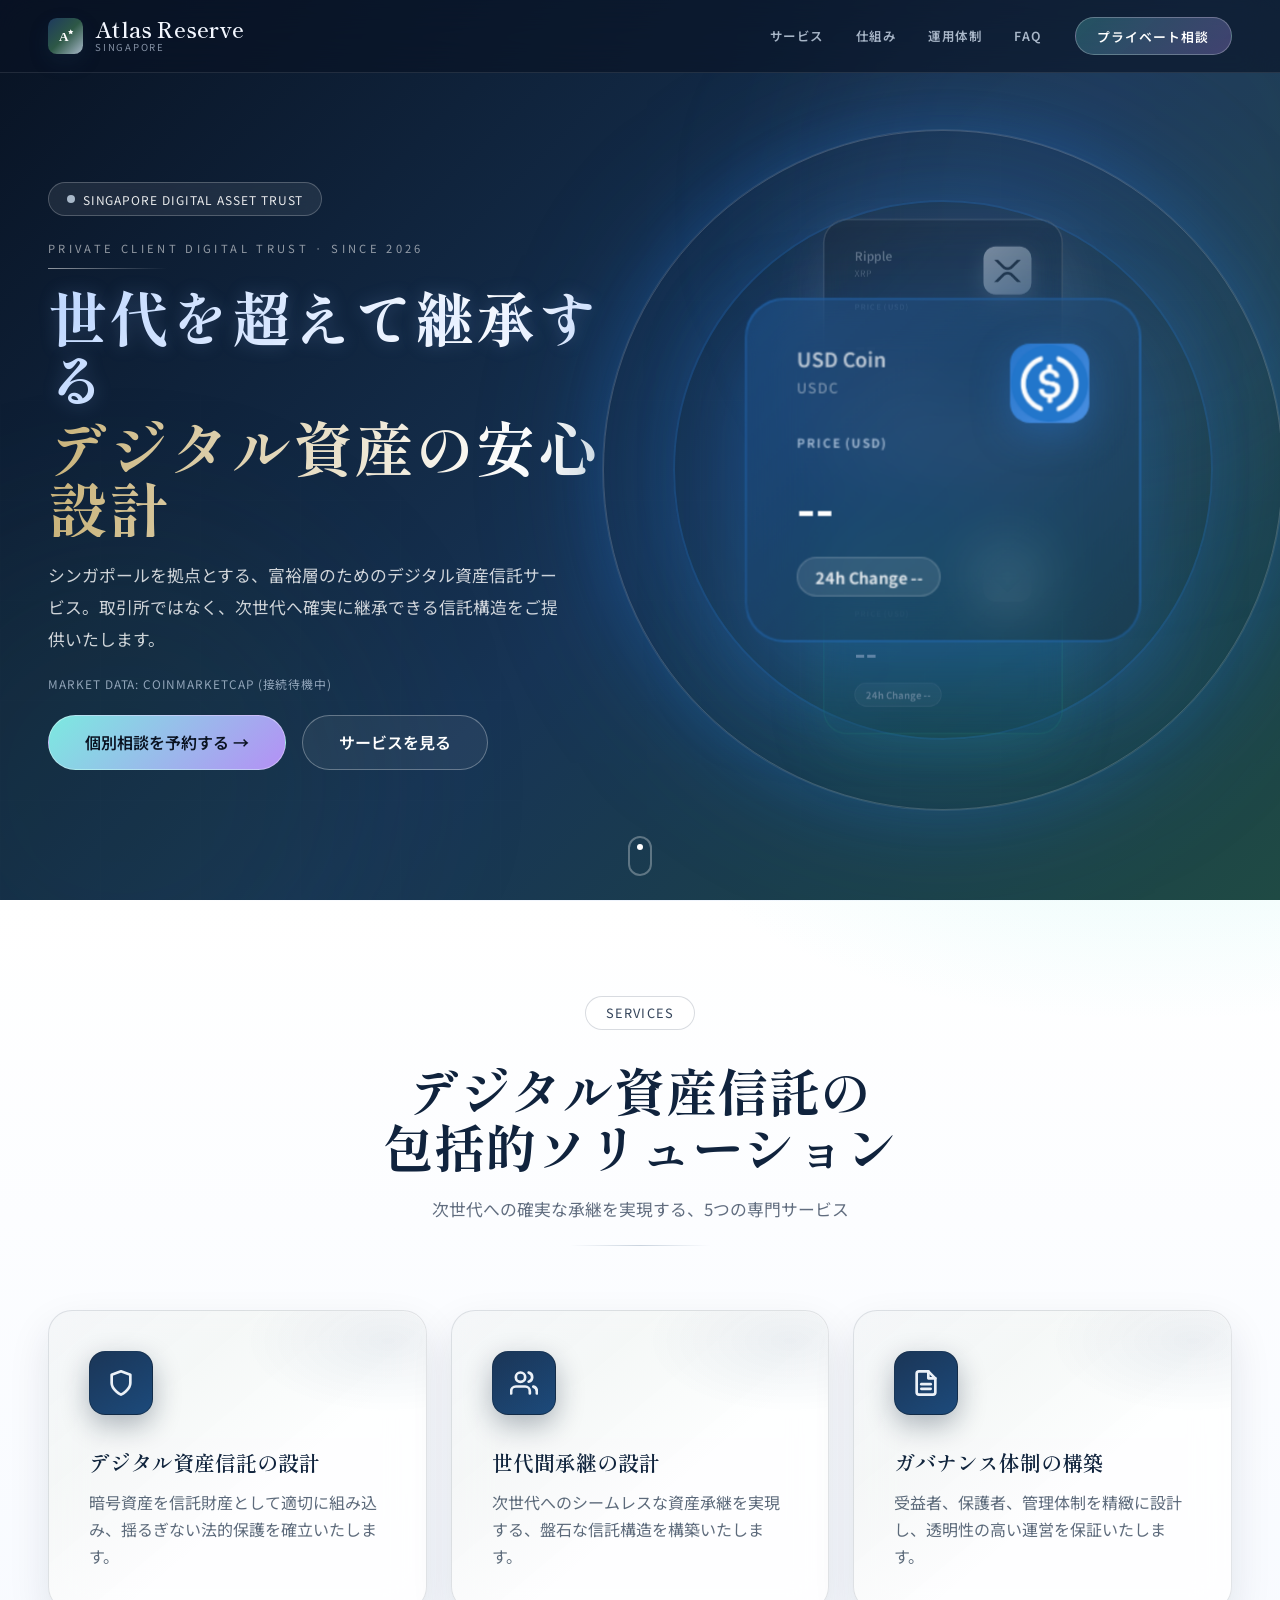
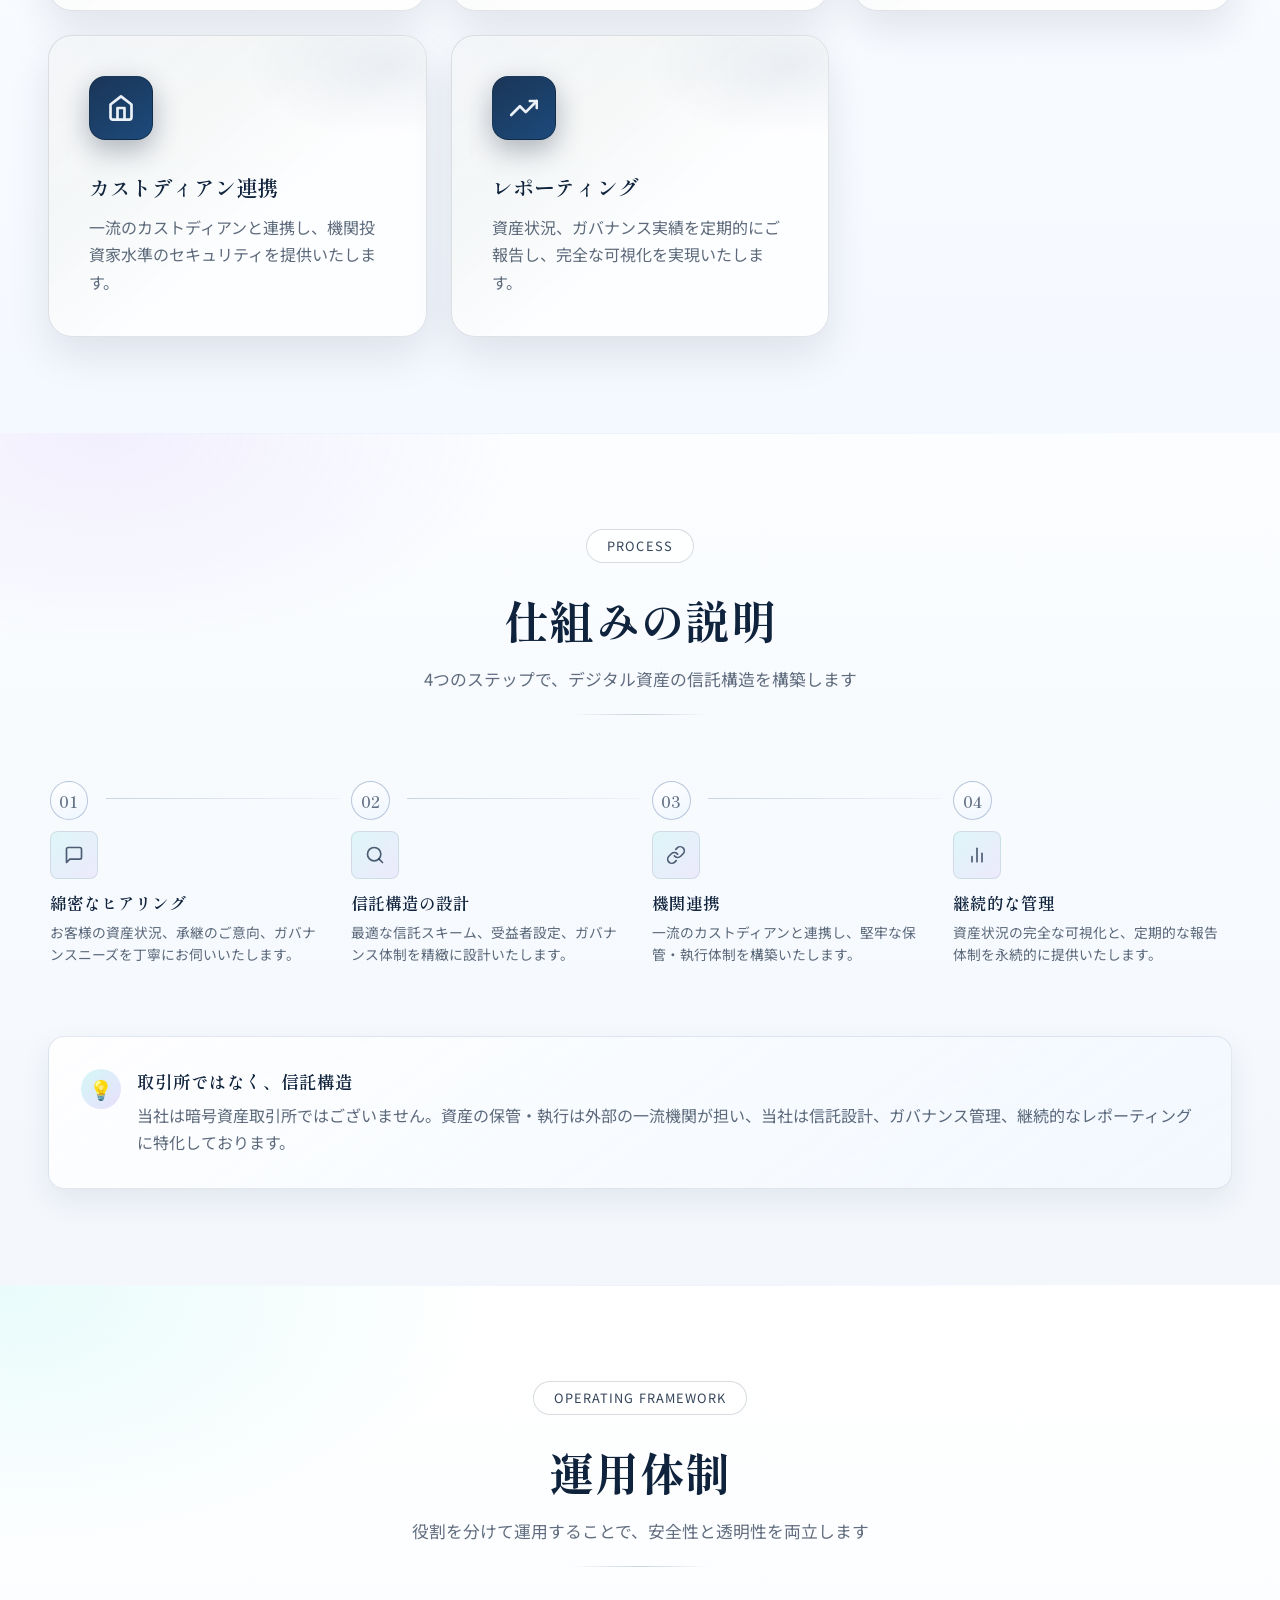
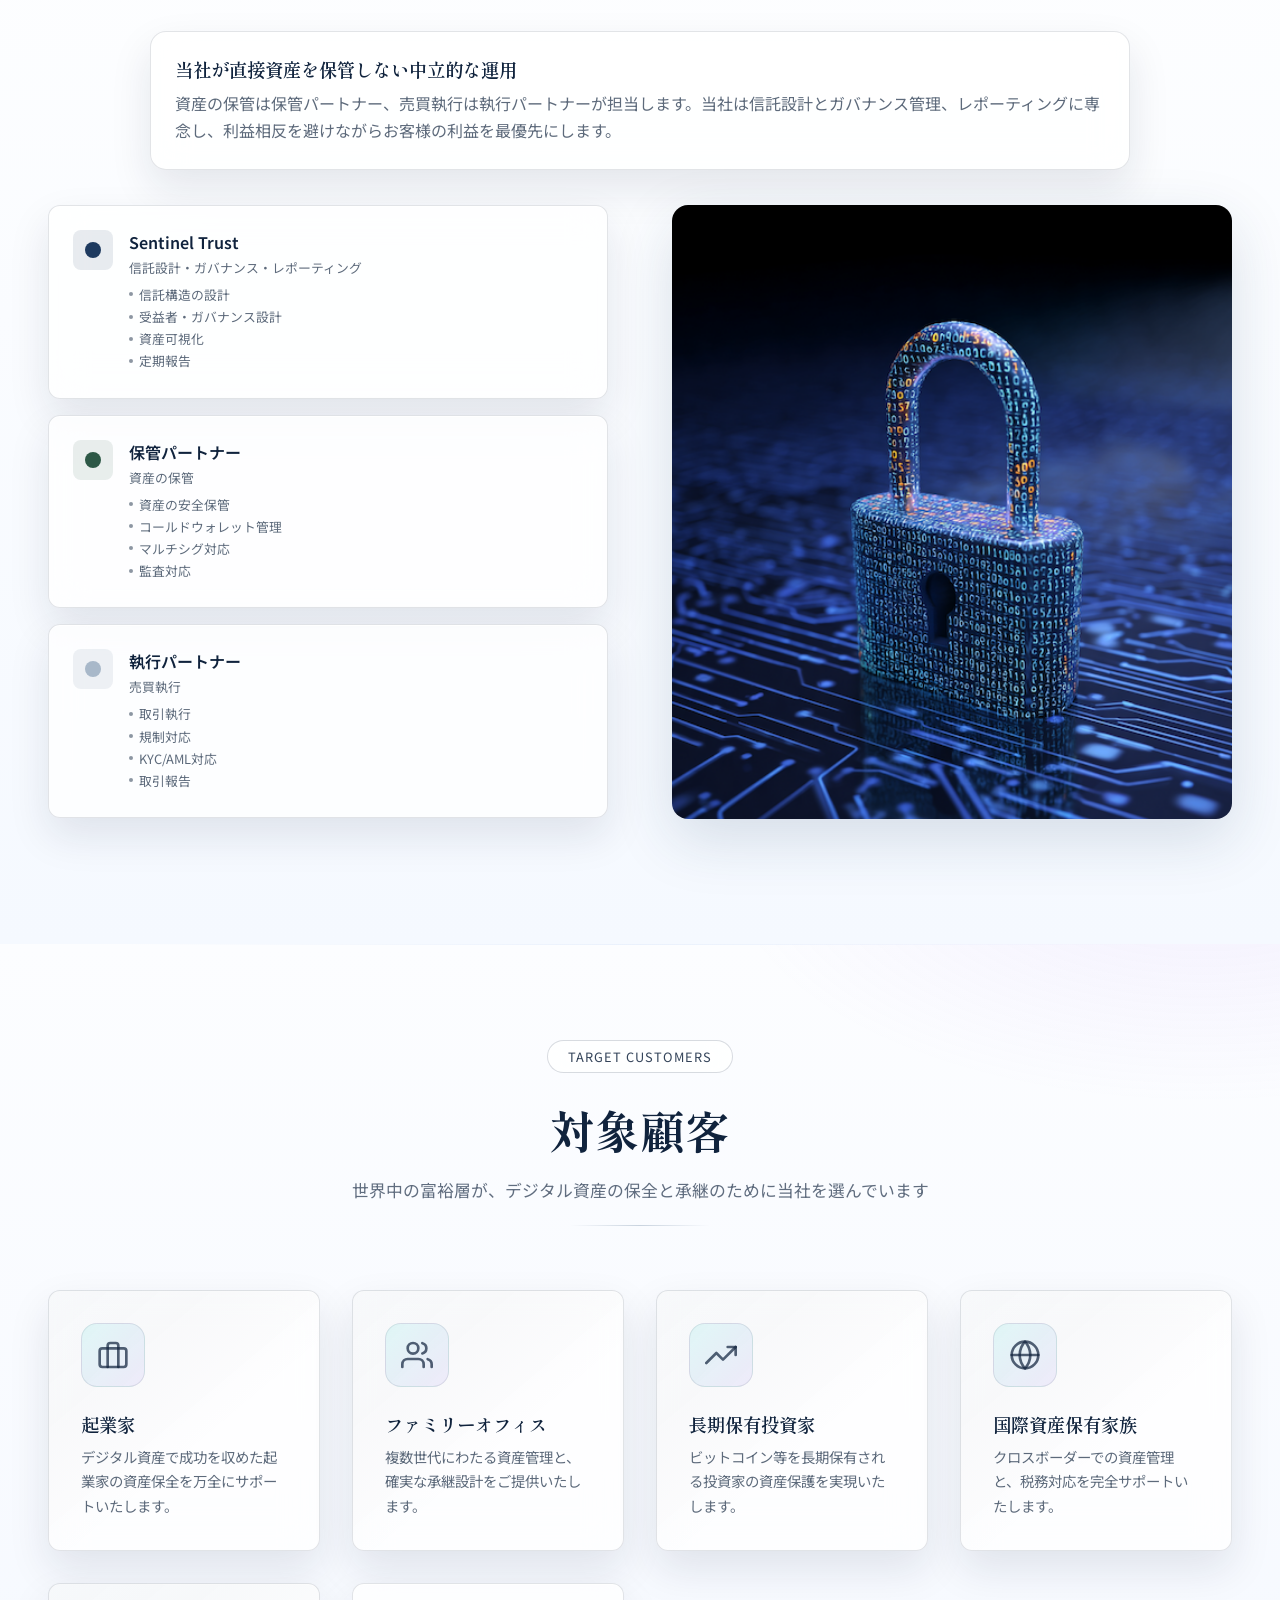
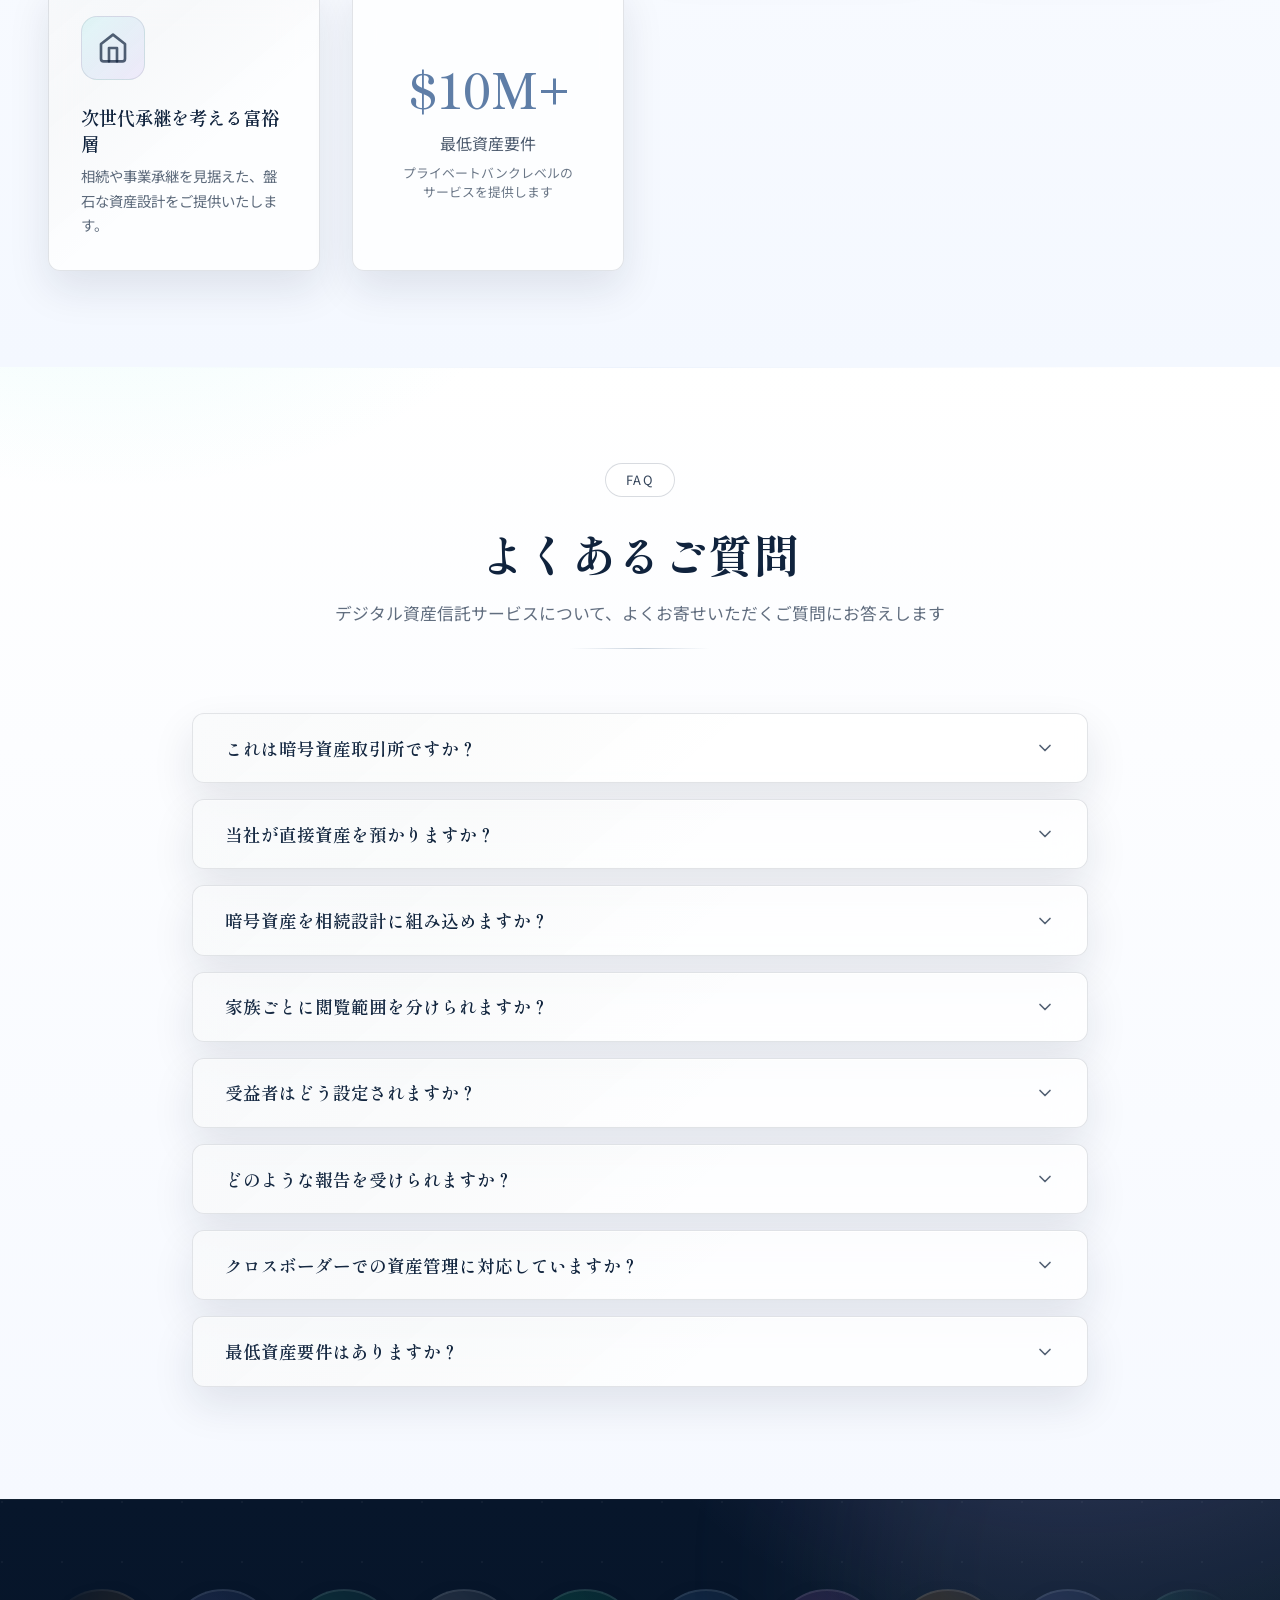
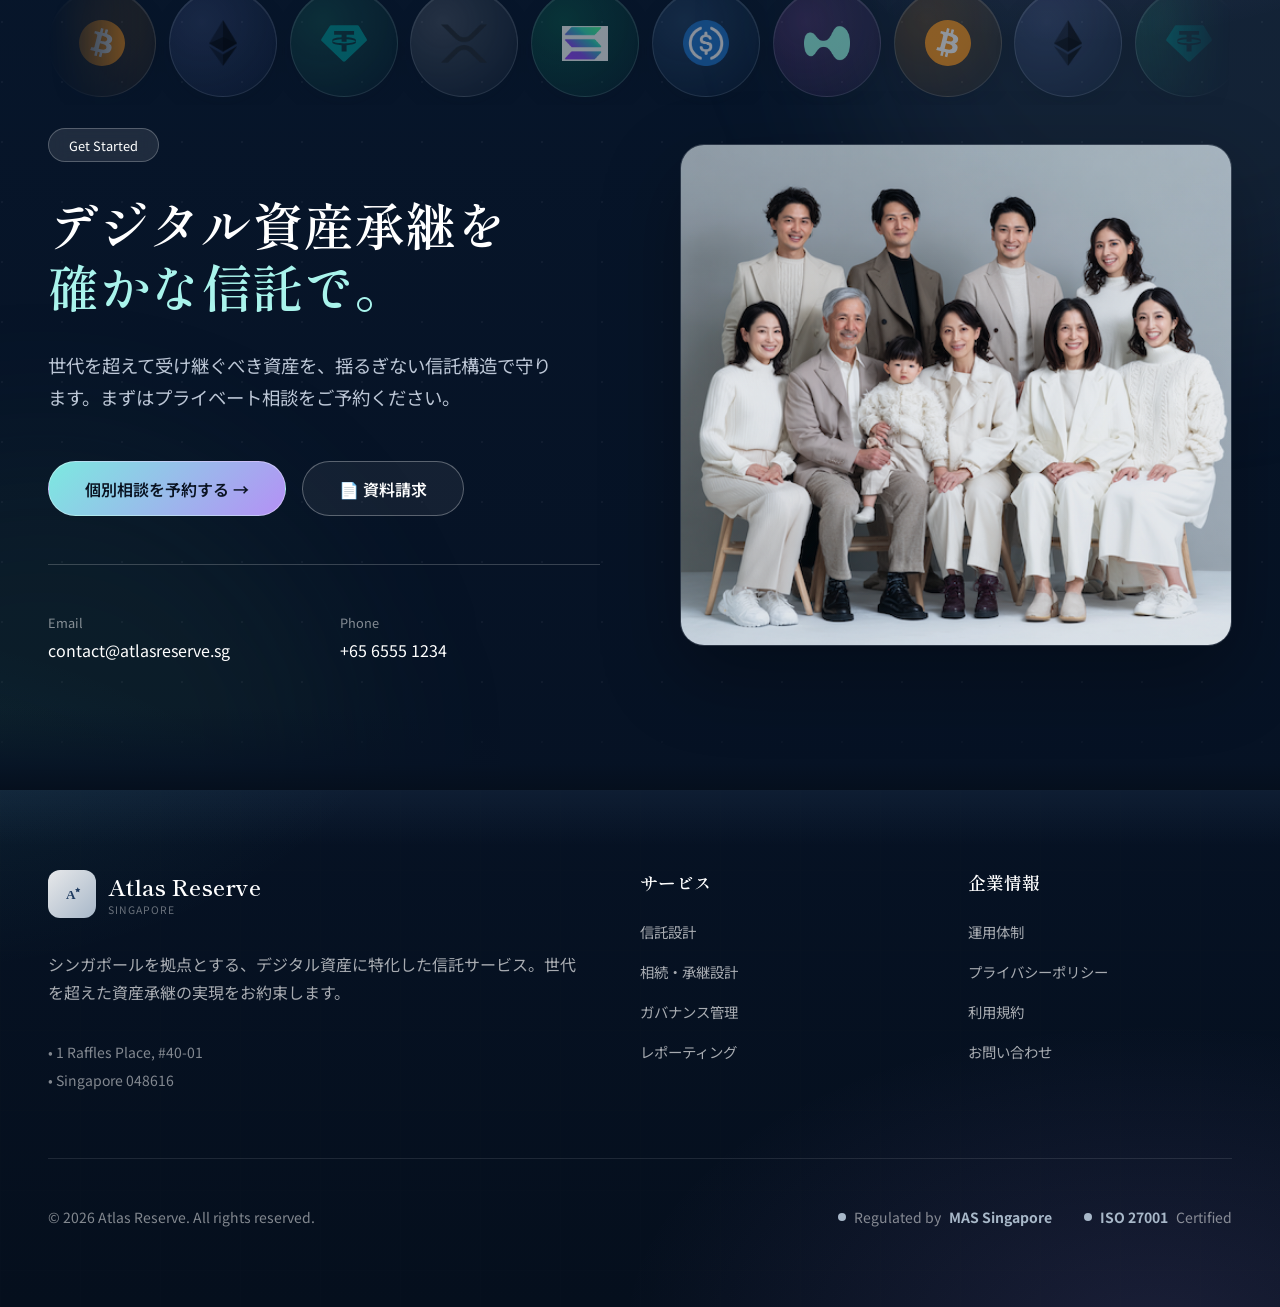
==== commit 0d4aa9f9: "Refine mobile hero spacing and update consult CTA wording" ====
--- a/index.html
+++ b/index.html
@@ -118,7 +118,7 @@
       </div>
 
       <div class="hero-btns fade-in">
-        <a href="#contact" class="btn-primary">プライベート相談を予約 →</a>
+        <a href="#contact" class="btn-primary">個別相談を予約する →</a>
         <a href="#services" class="btn-outline">サービスを見る</a>
       </div>
     </div>
@@ -413,7 +413,7 @@
           <div class="cta-img-overlay"></div>
         </div>
         <div class="cta-btns fade-in">
-          <a href="mailto:contact@atlasreserve.sg" class="btn-primary">プライベート相談を予約 →</a>
+          <a href="mailto:contact@atlasreserve.sg" class="btn-primary">個別相談を予約する →</a>
           <a href="#" class="btn-outline">📄 資料請求</a>
         </div>
         <div class="cta-contacts fade-in">
@@ -460,6 +460,7 @@
   </div>
 </footer>
 
+<a href="#contact" class="mobile-consult-fixed">個別相談を予約する →</a>
 <script src="script.js"></script>
 </body>
 </html>
--- a/style.css
+++ b/style.css
@@ -270,13 +270,13 @@
 .carousel-fade { position:absolute; top:0; bottom:0; width:2rem; z-index:2; pointer-events:none; }
 .carousel-fade-l { left:0; background:linear-gradient(to right,#1a3358,transparent); }
 .carousel-fade-r { right:0; background:linear-gradient(to left,#1a3358,transparent); }
-@media(min-width:1280px){ .carousel-wrap{display:none} }
+@media(min-width:901px){ .carousel-wrap{display:none} }
 
 /* Mid-width desktop/tablet: use one-column hero and hide desktop vertical deck */
-@media (max-width: 1279px) {
+@media (max-width: 900px) {
   .hero-inner {
     grid-template-columns: 1fr;
-    padding: 6rem 1.25rem 3rem;
+    padding: 3.15rem 1.25rem 2.6rem;
   }
 
   .hero-left {
@@ -1540,7 +1540,7 @@
   }
 
   .hero-inner {
-    padding-top: 5.7rem;
+    padding-top: 2.15rem;
     padding-bottom: 2.6rem;
     grid-template-columns: 1fr !important;
   }
@@ -1684,6 +1684,41 @@
   .footer-bottom {
     flex-direction: column;
     align-items: flex-start;
+  }
+}
+
+/* Mobile fixed consult CTA */
+.mobile-consult-fixed {
+  display: none;
+  position: fixed;
+  left: 50%;
+  transform: translateX(-50%);
+  bottom: calc(14px + env(safe-area-inset-bottom, 0px));
+  z-index: 140;
+  width: min(540px, calc(100vw - 24px));
+  text-align: center;
+  padding: 0.92rem 1.15rem;
+  border-radius: 999px;
+  font-weight: 700;
+  font-size: 0.98rem;
+  letter-spacing: 0.01em;
+  color: #0b1626;
+  background: linear-gradient(135deg, #7ee3e4, #b99cf7);
+  box-shadow: 0 16px 40px rgba(15, 34, 58, 0.32);
+  border: 1px solid rgba(255, 255, 255, 0.42);
+  backdrop-filter: blur(10px);
+  -webkit-backdrop-filter: blur(10px);
+}
+
+@media (max-width: 900px) {
+  body {
+    padding-bottom: 88px;
+  }
+
+  .mobile-consult-fixed {
+    display: inline-flex;
+    align-items: center;
+    justify-content: center;
   }
 }
 
